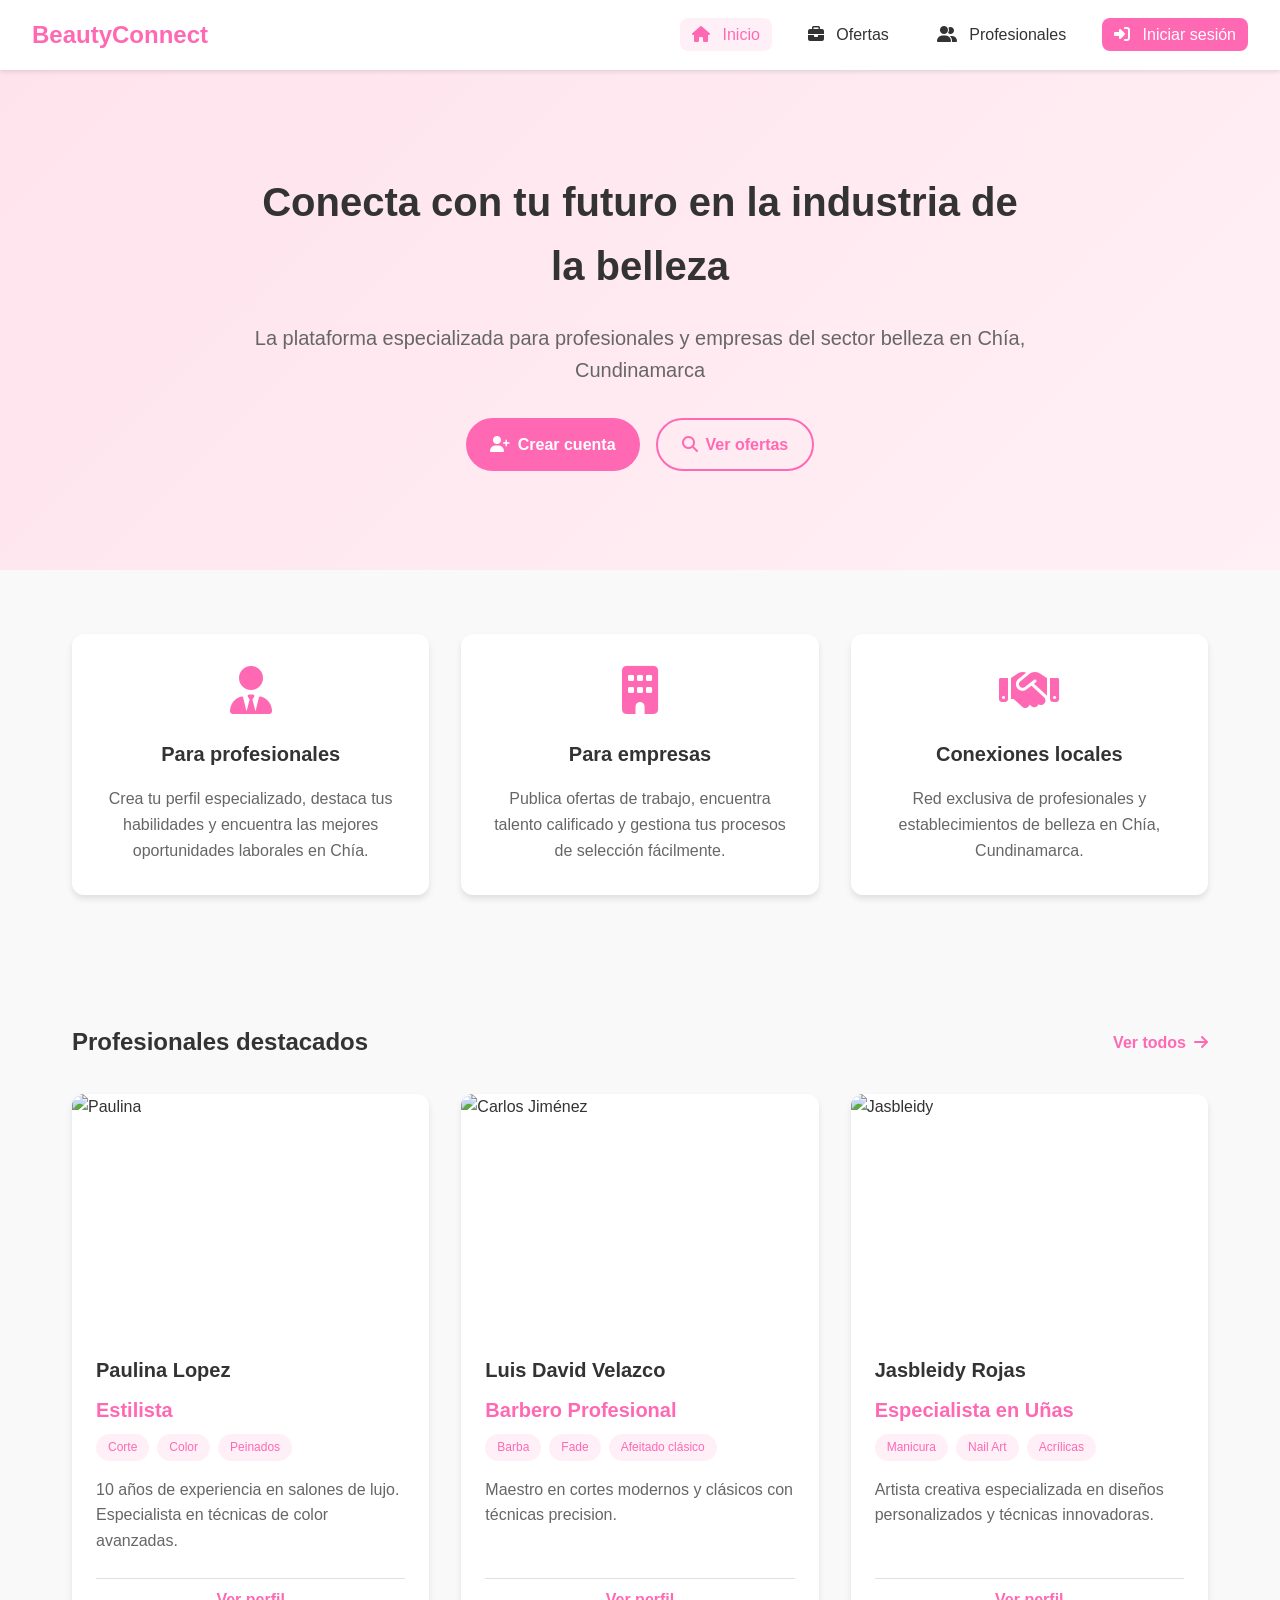
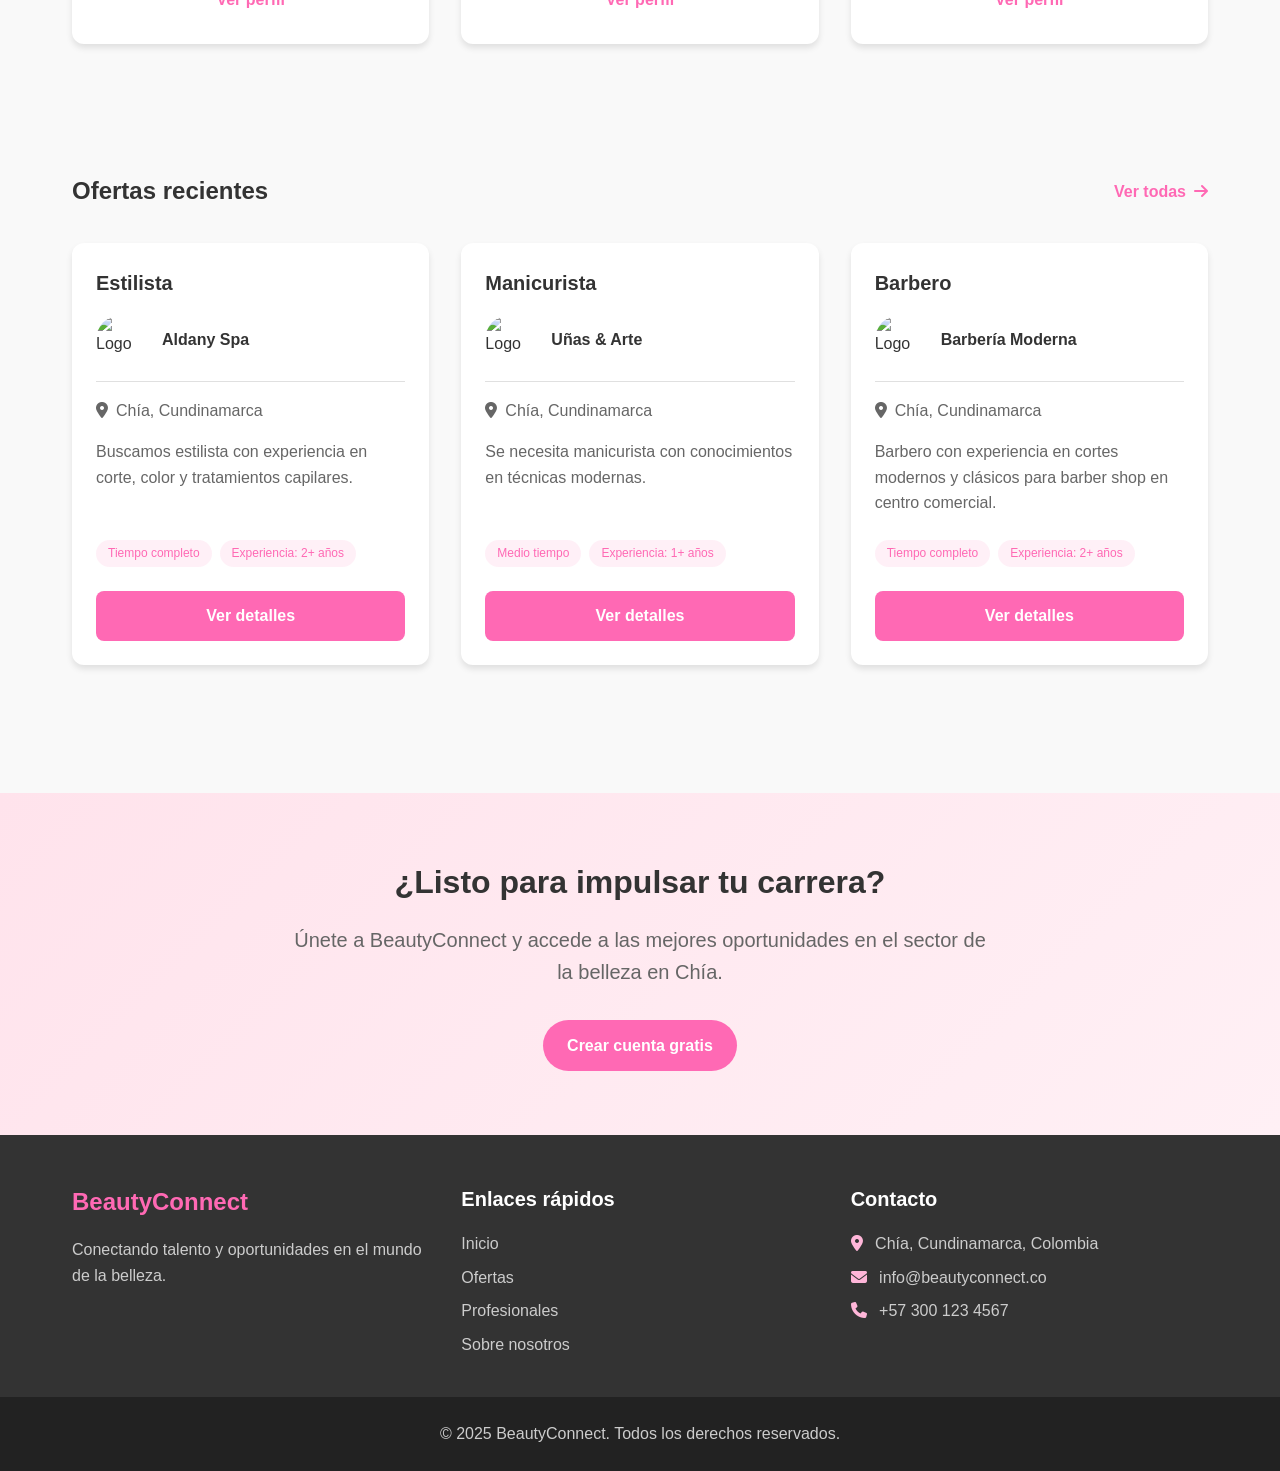
==== index.html @ 7e7a51f9 "first commit" ====
<!DOCTYPE html>
<html lang="es">
<head>
    <meta charset="UTF-8">
    <meta name="viewport" content="width=device-width, initial-scale=1.0">
    <title>BeautyConnect - Conectando profesionales de belleza</title>
    <link rel="stylesheet" href="css/styles.css">
    <link rel="stylesheet" href="https://cdnjs.cloudflare.com/ajax/libs/font-awesome/6.4.0/css/all.min.css">
</head>
<body>
    <header>
        <nav>
            <div class="logo">BeautyConnect</div>
            <ul class="nav-links">
                <li><a href="index.html" class="active"><i class="fas fa-home"></i> Inicio</a></li>
                <li><a href="ofertas.html"><i class="fas fa-briefcase"></i> Ofertas</a></li>
                <li><a href="profesionales.html"><i class="fas fa-user-friends"></i> Profesionales</a></li>
                <li class="login-item"><a href="login.html"><i class="fas fa-sign-in-alt"></i> Iniciar sesión</a></li>
                <li class="user-menu" style="display: none;">
                    <div class="user-avatar">
                        <img src="https://via.placeholder.com/30" alt="Avatar" id="navAvatar">
                        <span id="navUsername">Usuario</span>
                    </div>
                    <div class="dropdown-menu">
                        <a href="#" id="profileLink"><i class="fas fa-user"></i> Mi Perfil</a>
                        <a href="#" id="logoutBtn"><i class="fas fa-sign-out-alt"></i> Cerrar sesión</a>
                    </div>
                </li>
            </ul>
            <div class="menu-toggle">
                <i class="fas fa-bars"></i>
            </div>
        </nav>
    </header>

    <section class="hero">
        <div class="hero-content">
            <h1>Conecta con tu futuro en la industria de la belleza</h1>
            <p>La plataforma especializada para profesionales y empresas del sector belleza en Chía, Cundinamarca</p>
            <div class="hero-buttons">
                <a href="registro.html" class="cta-button"><i class="fas fa-user-plus"></i> Crear cuenta</a>
                <a href="ofertas.html" class="secondary-button"><i class="fas fa-search"></i> Ver ofertas</a>
            </div>
        </div>
    </section>

    <section class="features">
        <div class="feature-card">
            <i class="fas fa-user-tie fa-3x"></i>
            <h3>Para profesionales</h3>
            <p>Crea tu perfil especializado, destaca tus habilidades y encuentra las mejores oportunidades laborales en Chía.</p>
        </div>
        <div class="feature-card">
            <i class="fas fa-building fa-3x"></i>
            <h3>Para empresas</h3>
            <p>Publica ofertas de trabajo, encuentra talento calificado y gestiona tus procesos de selección fácilmente.</p>
        </div>
        <div class="feature-card">
            <i class="fas fa-handshake fa-3x"></i>
            <h3>Conexiones locales</h3>
            <p>Red exclusiva de profesionales y establecimientos de belleza en Chía, Cundinamarca.</p>
        </div>
    </section>

    <section class="professionals-section">
        <div class="section-header">
            <h2>Profesionales destacados</h2>
            <a href="profesionales.html" class="view-all">Ver todos <i class="fas fa-arrow-right"></i></a>
        </div>
        <div class="professionals-grid">
            <div class="profile-card">
                <div class="profile-image">
                    <img src="https://scontent.fbog10-1.fna.fbcdn.net/v/t39.30808-6/465750763_10223125987372747_2103974041204247960_n.jpg?_nc_cat=109&ccb=1-7&_nc_sid=833d8c&_nc_ohc=DCy0v3cqi5wQ7kNvwH6PtXm&_nc_oc=AdleHefnEHhzb0YuXCnVY-PQuWkcdhnkDpjHEECrXVziI8urBRmHDQqoOx8i11rtAhw&_nc_zt=23&_nc_ht=scontent.fbog10-1.fna&_nc_gid=taLaeynTDm8Jw0a6BSkxOw&oh=00_AfJnh3lDsPD20LTnspSBQgnDqUE39M8T8nh1rnu6OAAfqw&oe=68246160" alt="Paulina">
                </div>
                <div class="profile-info">
                    <h3>Paulina Lopez</h3>
                    <span class="profile-title">Estilista</span>
                    <div class="profile-skills">
                        <span>Corte</span>
                        <span>Color</span>
                        <span>Peinados</span>
                    </div>
                    <p>10 años de experiencia en salones de lujo. Especialista en técnicas de color avanzadas.</p>
                    <a href="#" class="profile-contact">Ver perfil</a>
                </div>
            </div>
            <div class="profile-card">
                <div class="profile-image">
                    <img src="https://scontent.fbog10-1.fna.fbcdn.net/v/t39.30808-6/490857957_122155274786391332_9141454795782317304_n.jpg?_nc_cat=107&ccb=1-7&_nc_sid=aa7b47&_nc_ohc=Axf1tPu1C8YQ7kNvwFMO91G&_nc_oc=AdnvrCvb6lduh-ckO18QiRJr8jBDSSMHHv0kXic_GznIiQxNN6EAIQUEl9A8uVWgTi8&_nc_zt=23&_nc_ht=scontent.fbog10-1.fna&_nc_gid=XqAXljJoQfo8xLbVfEtQiA&oh=00_AfKzWZCubhYzu1gZGtJbsVLYvZdHLdXruIeWd5m9weHtig&oe=68245974" alt="Carlos Jiménez">
                </div>
                <div class="profile-info">
                    <h3>Luis David Velazco</h3>
                    <span class="profile-title">Barbero Profesional</span>
                    <div class="profile-skills">
                        <span>Barba</span>
                        <span>Fade</span>
                        <span>Afeitado clásico</span>
                    </div>
                    <p>Maestro en cortes modernos y clásicos con técnicas precision.</p>
                    <a href="#" class="profile-contact">Ver perfil</a>
                </div>
            </div>
            <div class="profile-card">
                <div class="profile-image">
                    <img src="https://scontent.fbog10-1.fna.fbcdn.net/v/t39.30808-6/466620666_8714026111996589_6454453428815112741_n.jpg?_nc_cat=101&ccb=1-7&_nc_sid=cc71e4&_nc_ohc=kazbTTyrunYQ7kNvwGA4fHo&_nc_oc=AdmSrviEg9Qx4sloGL11Hc8u3k2Srb_89fuyi8XT9NVmTDk1bsD9dzOw8ilEHSYXHi4&_nc_zt=23&_nc_ht=scontent.fbog10-1.fna&_nc_gid=27TQXk7sZnLvoRJZrM77Sg&oh=00_AfJ5ClW0mKm38pUV-YZnOJEYk_puhiGpZPwAZpMXpDvgrQ&oe=68245334" alt="Jasbleidy">
                </div>
                <div class="profile-info">
                    <h3>Jasbleidy Rojas</h3>
                    <span class="profile-title">Especialista en Uñas</span>
                    <div class="profile-skills">
                        <span>Manicura</span>
                        <span>Nail Art</span>
                        <span>Acrílicas</span>
                    </div>
                    <p>Artista creativa especializada en diseños personalizados y técnicas innovadoras.</p>
                    <a href="#" class="profile-contact">Ver perfil</a>
                </div>
            </div>
        </div>
    </section>

    <section class="jobs-section">
        <div class="section-header">
            <h2>Ofertas recientes</h2>
            <a href="ofertas.html" class="view-all">Ver todas <i class="fas fa-arrow-right"></i></a>
        </div>
        <div class="jobs-grid">
            <div class="job-card">
                <h3>Estilista</h3>
                <div class="job-company">
                    <img src="https://scontent.fbog11-1.fna.fbcdn.net/v/t39.30808-6/453047778_445213115158407_8755861624346383235_n.jpg?_nc_cat=106&ccb=1-7&_nc_sid=6ee11a&_nc_ohc=LRt4oMZi7dEQ7kNvwFQdmjm&_nc_oc=AdlRf2-F9clpNx8QgFyvetG4RUWP3edGO7vIeocY8b9Ovgmb4cybp2C0LkXOYPk7VWU&_nc_zt=23&_nc_ht=scontent.fbog11-1.fna&_nc_gid=miIxp7ZTIgVdZLG6SnEQRA&oh=00_AfLIpKoTCZz6WNUR_BH_iUIQ6qEEFhgLVFTDO7ydDRaoyg&oe=68246092" alt="Logo Empresa">
                    <span>Aldany Spa</span>
                </div>
                <p class="job-location"><i class="fas fa-map-marker-alt"></i> Chía, Cundinamarca</p>
                <p class="job-description">Buscamos estilista con experiencia en corte, color y tratamientos capilares.</p>
                <div class="job-tags">
                    <span>Tiempo completo</span>
                    <span>Experiencia: 2+ años</span>
                </div>
                <a href="#" class="job-apply">Ver detalles</a>
            </div>
            <div class="job-card">
                <h3>Manicurista</h3>
                <div class="job-company">
                    <img src="https://scontent.fbog10-1.fna.fbcdn.net/v/t39.30808-6/302977260_465144815622600_8069111026035194279_n.png?_nc_cat=100&ccb=1-7&_nc_sid=cc71e4&_nc_ohc=k8NKhy4tzUsQ7kNvwGcbhKN&_nc_oc=AdnR9inBcI_oCO2tr2dAjG5HcKj07JcLJqI_h5nBSfr60_huQzmqUV64mj-XgF_i-8c&_nc_zt=23&_nc_ht=scontent.fbog10-1.fna&_nc_gid=nTJklQ_LoGc5_mGhp4-chg&oh=00_AfJBLfm-KGZ4ukQyaJVZiGwR3wQbQosKEUNAy3LIiJhVkw&oe=68246F3B" alt="Logo Empresa">
                    <span>Uñas & Arte</span>
                </div>
                <p class="job-location"><i class="fas fa-map-marker-alt"></i> Chía, Cundinamarca</p>
                <p class="job-description">Se necesita manicurista con conocimientos en técnicas modernas.</p>
                <div class="job-tags">
                    <span>Medio tiempo</span>
                    <span>Experiencia: 1+ años</span>
                </div>
                <a href="#" class="job-apply">Ver detalles</a>
            </div>
            <div class="job-card">
                <h3>Barbero</h3>
                <div class="job-company">
                    <img src="https://scontent.fbog10-1.fna.fbcdn.net/v/t39.30808-6/302699211_216409117377061_8717311103542749046_n.jpg?_nc_cat=100&ccb=1-7&_nc_sid=6ee11a&_nc_ohc=Rk0ys9hfCFIQ7kNvwG6aE1P&_nc_oc=Adm9KXEYtKL7T6EoiABf_1Mm1B75bMcGqNWNK3zXVQ5a1ywwtr0kboEt8ksJSt5t0Gw&_nc_zt=23&_nc_ht=scontent.fbog10-1.fna&_nc_gid=sXeYt-LDYvn-GfnPzZXJ_g&oh=00_AfL19NBkBkLIY_oBFu-6bjSyVaxjkx2PnLtfzkXjqZ9njg&oe=682484E9" alt="Logo Empresa">
                    <span>Barbería Moderna</span>
                </div>
                <p class="job-location"><i class="fas fa-map-marker-alt"></i> Chía, Cundinamarca</p>
                <p class="job-description">Barbero con experiencia en cortes modernos y clásicos para barber shop en centro comercial.</p>
                <div class="job-tags">
                    <span>Tiempo completo</span>
                    <span>Experiencia: 2+ años</span>
                </div>
                <a href="#" class="job-apply">Ver detalles</a>
            </div>
        </div>
    </section>

    <section class="cta-section">
        <div class="cta-content">
            <h2>¿Listo para impulsar tu carrera?</h2>
            <p>Únete a BeautyConnect y accede a las mejores oportunidades en el sector de la belleza en Chía.</p>
            <a href="registro.html" class="cta-button">Crear cuenta gratis</a>
        </div>
    </section>

    <footer>
        <div class="footer-content">
            <div class="footer-logo">
                <div class="logo">BeautyConnect</div>
                <p>Conectando talento y oportunidades en el mundo de la belleza.</p>
            </div>
            <div class="footer-links">
                <h4>Enlaces rápidos</h4>
                <ul>
                    <li><a href="index.html">Inicio</a></li>
                    <li><a href="ofertas.html">Ofertas</a></li>
                    <li><a href="profesionales.html">Profesionales</a></li>
                    <li><a href="#">Sobre nosotros</a></li>
                </ul>
            </div>
            <div class="footer-contact">
                <h4>Contacto</h4>
                <p><i class="fas fa-map-marker-alt"></i> Chía, Cundinamarca, Colombia</p>
                <p><i class="fas fa-envelope"></i> info@beautyconnect.co</p>
                <p><i class="fas fa-phone"></i> +57 300 123 4567</p>
            </div>
        </div>
        <div class="footer-bottom">
            <p>&copy; 2025 BeautyConnect. Todos los derechos reservados.</p>
        </div>
    </footer>

    <script src="js/main.js"></script>
    <script src="js/auth.js"></script>
</body>
</html>
<script src="js/app.js"></script>
---- css/styles.css ----
.auth-tab {
    flex: 1;
    background: none;
    border: none;
    padding: 1rem;
    font-weight: 600;
    color: var(--text-medium);
    cursor: pointer;
    transition: all var(--transition-fast);
}

.auth-tab.active {
    color: var(--primary-color);
    box-shadow: inset 0 -3px 0 var(--primary-color);
}

.auth-tab:hover {
    color: var(--primary-color);
}

.tab-content {
    display: none;
}

.tab-content.active {
    display: block;
}

.input-group {
    position: relative;
    margin-bottom: 1.5rem;
}

.input-group i {
    position: absolute;
    left: 1rem;
    top: 50%;
    transform: translateY(-50%);
    color: var(--text-light);
}

.input-group .toggle-password {
    left: auto;
    right: 1rem;
    cursor: pointer;
}

.input-group input,
.input-group select,
.input-group textarea {
    width: 100%;
    padding: 0.75rem 1rem 0.75rem 2.5rem;
    border: 1px solid var(--border-color);
    border-radius: var(--border-radius-md);
    transition: border-color var(--transition-fast);
}

.input-group textarea {
    min-height: 100px;
    resize: vertical;
}

.input-group input:focus,
.input-group select:focus,
.input-group textarea:focus {
    outline: none;
    border-color: var(--primary-color);
}

.remember-forgot {
    display: flex;
    justify-content: space-between;
    align-items: center;
    margin-bottom: 1.5rem;
}

.remember-forgot label {
    display: flex;
    align-items: center;
    gap: 0.5rem;
    color: var(--text-medium);
    cursor: pointer;
}

.forgot-link {
    color: var(--text-medium);
    font-size: var(--font-size-sm);
}

.forgot-link:hover {
    color: var(--primary-color);
}

.auth-button {
    width: 100%;
    padding: 0.75rem;
    background-color: var(--primary-color);
    border: none;
    color: white;
    font-weight: bold;
    border-radius: var(--border-radius-md);
    cursor: pointer;
    transition: background-color var(--transition-fast);
}

.auth-button:hover {
    background-color: var(--primary-dark);
}

.auth-divider {
    display: flex;
    align-items: center;
    margin: 1.5rem 0;
}

.auth-divider::before,
.auth-divider::after {
    content: "";
    flex: 1;
    height: 1px;
    background-color: var(--border-color);
}

.auth-divider span {
    padding: 0 1rem;
    color: var(--text-light);
}

.social-login {
    display: flex;
    flex-direction: column;
    gap: 1rem;
    margin-bottom: 1.5rem;
}

.social-btn {
    display: flex;
    align-items: center;
    justify-content: center;
    gap: 0.75rem;
    padding: 0.75rem;
    border: 1px solid var(--border-color);
    border-radius: var(--border-radius-md);
    background-color: white;
    font-weight: 600;
    cursor: pointer;
    transition: background-color var(--transition-fast);
}

.social-btn.google {
    color: #ea4335;
}

.social-btn.facebook {
    color: #4267B2;
}

.social-btn:hover {
    background-color: var(--bg-light);
}

.auth-footer {
    margin-top: 1.5rem;
    font-size: var(--font-size-sm);
    color: var(--text-medium);
}

.auth-footer a {
    color: var(--primary-color);
    font-weight: 600;
}

.terms-checkbox {
    display: flex;
    align-items: flex-start;
    margin-bottom: 1.5rem;
}

.terms-checkbox label {
    display: flex;
    align-items: flex-start;
    gap: 0.5rem;
    color: var(--text-medium);
    font-size: var(--font-size-sm);
    cursor: pointer;
}

.terms-checkbox input {
    margin-top: 0.25rem;
}

/* ===== JOB LISTING PAGE ===== */
.job-container {
    display: flex;
    gap: 2rem;
    max-width: 1200px;
    margin: 2rem auto;
    padding: 0 2rem;
}

.sidebar {
    width: 300px;
    flex-shrink: 0;
}

.main-content {
    flex-grow: 1;
}

.filters {
    background-color: white;
    border-radius: var(--border-radius-lg);
    padding: 1.5rem;
    box-shadow: var(--box-shadow);
    margin-bottom: 2rem;
}

.filters h3 {
    margin-bottom: 1rem;
    font-size: var(--font-size-lg);
}

.filter-group {
    margin-bottom: 1.5rem;
}

.filter-group h4 {
    margin-bottom: 0.75rem;
    font-size: var(--font-size-md);
    color: var(--text-dark);
}

.checkbox-group {
    display: flex;
    flex-direction: column;
    gap: 0.5rem;
}

.checkbox-group label {
    display: flex;
    align-items: center;
    gap: 0.5rem;
    color: var(--text-medium);
    font-size: var(--font-size-sm);
    cursor: pointer;
}

.checkbox-group label:hover {
    color: var(--text-dark);
}

.employer-actions {
    background-color: white;
    border-radius: var(--border-radius-lg);
    padding: 1.5rem;
    box-shadow: var(--box-shadow);
    text-align: center;
}

.employer-actions h3 {
    margin-bottom: 0.75rem;
    font-size: var(--font-size-lg);
}

.employer-actions p {
    color: var(--text-medium);
    margin-bottom: 1rem;
}

.small-text {
    font-size: var(--font-size-xs);
    color: var(--text-light);
    margin-top: 0.5rem;
}

.secondary-link {
    display: block;
    color: var(--primary-color);
    font-weight: 600;
    margin-top: 0.75rem;
}

.search-bar {
    display: flex;
    gap: 1rem;
    margin-bottom: 2rem;
}

.search-input {
    flex-grow: 1;
    position: relative;
}

.search-input i {
    position: absolute;
    left: 1rem;
    top: 50%;
    transform: translateY(-50%);
    color: var(--text-light);
}

.search-input input {
    width: 100%;
    padding: 0.75rem 1rem 0.75rem 2.5rem;
    border: 1px solid var(--border-color);
    border-radius: var(--border-radius-md);
    transition: border-color var(--transition-fast);
}

.search-input input:focus {
    outline: none;
    border-color: var(--primary-color);
}

.search-filter select {
    height: 100%;
    padding: 0 1rem;
    border: 1px solid var(--border-color);
    border-radius: var(--border-radius-md);
    background-color: white;
    color: var(--text-dark);
    cursor: pointer;
}

.jobs-list {
    display: flex;
    flex-direction: column;
    gap: 1.5rem;
}

.job-header {
    display: flex;
    justify-content: space-between;
    align-items: center;
    margin-bottom: 1rem;
}

.job-date {
    font-size: var(--font-size-sm);
    color: var(--text-light);
}

.job-details {
    display: flex;
    flex-wrap: wrap;
    gap: 1rem;
    margin-bottom: 1.5rem;
}

.job-details span {
    display: flex;
    align-items: center;
    gap: 0.5rem;
    font-size: var(--font-size-sm);
    color: var(--text-medium);
}

.job-view {
    display: inline-block;
    background-color: var(--primary-color);
    color: white;
    font-weight: 600;
    padding: 0.75rem 1.5rem;
    border-radius: var(--border-radius-md);
    text-align: center;
    transition: background-color var(--transition-fast);
}

.job-view:hover {
    background-color: var(--primary-dark);
    color: white;
}

.pagination {
    display: flex;
    justify-content: space-between;
    align-items: center;
    margin-top: 3rem;
}

.pagination-info {
    color: var(--text-medium);
    font-size: var(--font-size-sm);
}

.pagination-controls {
    display: flex;
    gap: 0.5rem;
}

.pagination-prev,
.pagination-next,
.pagination-number {
    display: flex;
    align-items: center;
    justify-content: center;
    width: 40px;
    height: 40px;
    border-radius: var(--border-radius-md);
    background-color: white;
    color: var(--text-dark);
    border: 1px solid var(--border-color);
    transition: all var(--transition-fast);
}

.pagination-number.active {
    background-color: var(--primary-color);
    color: white;
    border-color: var(--primary-color);
}

.pagination-prev:hover,
.pagination-next:hover,
.pagination-number:hover {
    background-color: var(--primary-light);
    color: white;
    border-color: var(--primary-light);
}

.pagination-prev.disabled,
.pagination-next.disabled {
    background-color: var(--bg-light);
    color: var(--text-light);
    cursor: not-allowed;
    border-color: var(--border-color);
}

/* ===== PROFESSIONALS LISTING PAGE ===== */
.professionals-container {
    display: flex;
    gap: 2rem;
    max-width: 1200px;
    margin: 2rem auto;
    padding: 0 2rem;
}

.professional-card {
    background-color: white;
    border-radius: var(--border-radius-lg);
    box-shadow: var(--box-shadow);
    overflow: hidden;
    transition: transform var(--transition-normal);
}

.professional-card:hover {
    transform: translateY(-5px);
}

.professional-header {
    position: relative;
}

.professional-avatar {
    height: 200px;
    overflow: hidden;
}

.professional-avatar img {
    width: 100%;
    height: 100%;
    object-fit: cover;
    transition: transform var(--transition-normal);
}

.professional-card:hover .professional-avatar img {
    transform: scale(1.05);
}

.professional-status {
    position: absolute;
    top: 1rem;
    right: 1rem;
    padding: 0.25rem 0.75rem;
    border-radius: 20px;
    font-size: var(--font-size-xs);
    font-weight: 600;
    display: flex;
    align-items: center;
    gap: 0.35rem;
}

.professional-status.available {
    background-color: rgba(50, 205, 50, 0.2);
    color: var(--accent-color);
}

.professional-status.unavailable {
    background-color: rgba(255, 99, 71, 0.2);
    color: tomato;
}

.professional-info {
    padding: 1.5rem;
}

.professional-info h3 {
    font-size: var(--font-size-lg);
    margin-bottom: 0.25rem;
}

.professional-title {
    color: var(--primary-color);
    font-weight: 600;
    margin-bottom: 0.25rem;
}

.professional-location {
    color: var(--text-medium);
    margin-bottom: 1rem;
    font-size: var(--font-size-sm);
    display: flex;
    align-items: center;
    gap: 0.5rem;
}

.professional-skills {
    display: flex;
    flex-wrap: wrap;
    gap: 0.5rem;
    margin-bottom: 1rem;
}

.professional-skills span {
    background-color: rgba(255, 105, 180, 0.1);
    color: var(--primary-color);
    font-size: var(--font-size-xs);
    padding: 0.25rem 0.75rem;
    border-radius: 20px;
}

.professional-bio {
    color: var(--text-medium);
    margin-bottom: 1rem;
    font-size: var(--font-size-sm);
}

.professional-details {
    display: flex;
    flex-wrap: wrap;
    gap: 1rem;
    margin-bottom: 1.5rem;
    border-top: 1px solid var(--border-color);
    padding-top: 1rem;
}

.professional-details span {
    display: flex;
    align-items: center;
    gap: 0.5rem;
    font-size: var(--font-size-xs);
    color: var(--text-medium);
}

.professional-actions {
    display: flex;
    gap: 1rem;
}

.profile-view {
    flex: 1;
    display: inline-block;
    background-color: var(--bg-light);
    color: var(--text-dark);
    font-weight: 600;
    padding: 0.5rem 0;
    border-radius: var(--border-radius-md);
    text-align: center;
    transition: all var(--transition-fast);
    font-size: var(--font-size-sm);
}

.profile-view:hover {
    background-color: var(--primary-light);
    color: white;
}

.contact-btn {
    flex: 1;
    display: inline-block;
    background-color: var(--primary-color);
    color: white;
    font-weight: 600;
    padding: 0.5rem 0;
    border-radius: var(--border-radius-md);
    text-align: center;
    transition: background-color var(--transition-fast);
    font-size: var(--font-size-sm);
}

.contact-btn:hover {
    background-color: var(--primary-dark);
    color: white;
}

/* ===== MODAL STYLES ===== */
.modal {
    display: none;
    position: fixed;
    top: 0;
    left: 0;
    width: 100%;
    height: 100%;
    background-color: rgba(0, 0, 0, 0.6);
    z-index: 1000;
    justify-content: center;
    align-items: center;
    padding: 1rem;
}

.modal-content {
    background-color: white;
    border-radius: var(--border-radius-lg);
    padding: 2rem;
    width: 100%;
    max-width: 600px;
    max-height: 90vh;
    overflow-y: auto;
    position: relative;
}

.modal-close {
    position: absolute;
    top: 1rem;
    right: 1.5rem;
    font-size: 1.5rem;
    color: var(--text-light);
    cursor: pointer;
    transition: color var(--transition-fast);
}

.modal-close:hover {
    color: var(--primary-color);
}

.modal h2 {
    margin-bottom: 0.5rem;
    font-size: var(--font-size-xl);
}

.modal p {
    color: var(--text-medium);
    margin-bottom: 2rem;
}

.form-group {
    margin-bottom: 1.5rem;
}

.form-group label {
    display: block;
    margin-bottom: 0.5rem;
    font-weight: 500;
}

.checkbox-container {
    display: flex;
    align-items: flex-start;
    gap: 0.5rem;
    color: var(--text-medium);
    font-size: var(--font-size-sm);
}

.checkbox-container input {
    margin-top: 0.25rem;
}

/* ===== PROFESSIONAL PROFILE PAGE ===== */
.profile-container {
    max-width: 1200px;
    margin: 2rem auto;
    padding: 0 2rem;
}

.profile-header {
    background-color: white;
    border-radius: var(--border-radius-lg);
    box-shadow: var(--box-shadow);
    overflow: hidden;
}

.profile-cover {
    height: 200px;
    background: linear-gradient(135deg, #ffe3ec, #fff0f5);
    position: relative;
}

.profile-status {
    position: absolute;
    top: 1rem;
    right: 1rem;
    padding: 0.25rem 0.75rem;
    border-radius: 20px;
    font-size: var(--font-size-sm);
    font-weight: 600;
    display: flex;
    align-items: center;
    gap: 0.35rem;
}

.profile-status.available {
    background-color: rgba(50, 205, 50, 0.2);
    color: var(--accent-color);
}

.profile-main {
    display: flex;
    padding: 0 2rem 2rem;
    margin-top: -50px;
}

.profile-avatar {
    width: 150px;
    height: 150px;
    border-radius: 50%;
    border: 5px solid white;
    overflow: hidden;
    box-shadow: var(--box-shadow);
    margin-right: 2rem;
    flex-shrink: 0;
}

.profile-avatar img {
    width: 100%;
    height: 100%;
    object-fit: cover;
}

.profile-info {
    flex-grow: 1;
}

.profile-info h1 {
    font-size: var(--font-size-xxl);
    margin-top: 1rem;
    margin-bottom: 0.25rem;
}

.profile-info .profile-title {
    font-size: var(--font-size-lg);
    margin-bottom: 0.5rem;
}

.profile-info .profile-location {
    font-size: var(--font-size-sm);
    margin-bottom: 1.5rem;
    color: var(--text-medium);
    display: flex;
    align-items: center;
    gap: 0.5rem;
}

.profile-stats {
    display: flex;
    gap: 2rem;
    margin-bottom: 1.5rem;
}

.stat {
    text-align: center;
}

.stat-value {
    font-size: var(--font-size-xl);
    font-weight: 700;
    color: var(--primary-color);
    display: block;
}

.stat-label {
    font-size: var(--font-size-sm);
    color: var(--text-medium);
}

.profile-actions {
    display: flex;
    gap: 1rem;
    flex-wrap: wrap;
}

.profile-content {
    display: flex;
    gap: 2rem;
    margin-top: 2rem;
}

.profile-main-content {
    flex: 2;
}

.profile-sidebar {
    flex: 1;
}

.profile-section {
    background-color: white;
    border-radius: var(--border-radius-lg);
    padding: 2rem;
    margin-bottom: 2rem;
    box-shadow: var(--box-shadow);
}

.profile-section h2 {
    margin-bottom: 1.5rem;
    font-size: var(--font-size-xl);
    color: var(--text-dark);
}

.profile-section p {
    color: var(--text-medium);
    margin-bottom: 1rem;
    line-height: 1.6;
}

.skills-container {
    display: flex;
    flex-wrap: wrap;
    gap: 0.75rem;
}

.skill-tag {
    background-color: rgba(255, 105, 180, 0.1);
    color: var(--primary-color);
    padding: 0.5rem 1rem;
    border-radius: 30px;
    font-size: var(--font-size-sm);
    display: flex;
    align-items: center;
    gap: 0.5rem;
}

.experience-list, 
.education-list {
    display: flex;
    flex-direction: column;
    gap: 1.5rem;
}

.experience-item, 
.education-item {
    padding-bottom: 1.5rem;
    border-bottom: 1px solid var(--border-color);
}

.experience-item:last-child,
.education-item:last-child {
    padding-bottom: 0;
    border-bottom: none;
}

.experience-header,
.education-header {
    display: flex;
    justify-content: space-between;
    margin-bottom: 0.75rem;
}

.experience-title h3,
.education-title h3 {
    font-size: var(--font-size-lg);
    margin-bottom: 0.25rem;
}

.company, 
.institution {
    color: var(--primary-color);
    font-weight: 600;
}

.experience-date,
.education-date {
    color: var(--text-medium);
    font-size: var(--font-size-sm);
}

.experience-description {
    color: var(--text-medium);
    line-height: 1.6;
}

.portfolio-gallery {
    display: grid;
    grid-template-columns: repeat(auto-fill, minmax(150px, 1fr));
    gap: 1rem;
}

.portfolio-item {
    border-radius: var(--border-radius-md);
    overflow: hidden;
    height: 150px;
}

.portfolio-item img {
    width: 100%;
    height: 100%;
    object-fit: cover;
    transition: transform var(--transition-normal);
}

.portfolio-item:hover img {
    transform: scale(1.1);
}

.recommendations-list {
    display: flex;
    flex-direction: column;
    gap: 1.5rem;
}

.recommendation-item {
    background-color: var(--bg-light);
    border-radius: var(--border-radius-md);
    padding: 1.5rem;
}

.recommendation-header {
    display: flex;
    align-items: center;
    gap: 1rem;
    margin-bottom: 1rem;
}

.recommendation-avatar {
    width: 50px;
    height: 50px;
    border-radius: 50%;
    overflow: hidden;
}

.recommendation-avatar img {
    width: 100%;
    height: 100%;
    object-fit: cover;
}

.recommendation-author h4 {
    font-size: var(--font-size-md);
    margin-bottom: 0.25rem;
}

.recommendation-author p {
    font-size: var(--font-size-sm);
    color: var(--text-medium);
    margin-bottom: 0;
}

.recommendation-text {
    color: var(--text-medium);
    font-style: italic;
    line-height: 1.6;
}

.sidebar-card {
    background-color: white;
    border-radius: var(--border-radius-lg);
    padding: 1.5rem;
    margin-bottom: 2rem;
    box-shadow: var(--box-shadow);
}

.sidebar-card h3 {
    margin-bottom: 1rem;
    font-size: var(--font-size-lg);
    color: var(--text-dark);
}

.contact-info {
    display: flex;
    flex-direction: column;
    gap: 0.75rem;
}

.contact-info li {
    display: flex;
    align-items: center;
    gap: 0.75rem;
    color: var(--text-medium);
}

.contact-info li i {
    color: var(--primary-color);
    width: 20px;
}

.availability-details {
    margin-top: 1rem;
}

.availability-details p {
    margin-bottom: 0.5rem;
    color: var(--text-medium);
}

.availability-details ul {
    margin-bottom: 1rem;
    padding-left: 1.5rem;
    list-style-type: disc;
    color: var(--text-medium);
}

.languages-list {
    display: flex;
    flex-direction: column;
    gap: 1rem;
}

.languages-list li {
    display: flex;
    align-items: center;
    gap: 1rem;
}

.language {
    min-width: 80px;
    font-weight: 600;
}

.language-level {
    display: flex;
    gap: 3px;
    margin-right: 0.5rem;
}

.level-bar {
    width: 15px;
    height: 6px;
    background-color: var(--border-color);
    border-radius: 3px;
}

.level-bar.full {
    background-color: var(--primary-color);
}

.level-text {
    font-size: var(--font-size-xs);
    color: var(--text-medium);
}

.services-list {
    display: flex;
    flex-direction: column;
    gap: 0.75rem;
}

.services-list li {
    display: flex;
    justify-content: space-between;
    align-items: center;
    padding-bottom: 0.75rem;
    border-bottom: 1px solid var(--border-color);
}

.services-list li:last-child {
    padding-bottom: 0;
    border-bottom: none;
}

.service-name {
    color: var(--text-dark);
}

.service-price {
    color: var(--primary-color);
    font-weight: 600;
}

/* ===== COMPANY PROFILE PAGE ===== */
.company-profile-container {
    max-width: 1200px;
    margin: 2rem auto;
    padding: 0 2rem;
}

.company-profile-header {
    background-color: white;
    border-radius: var(--border-radius-lg);
    box-shadow: var(--box-shadow);
    overflow: hidden;
}

.company-cover {
    height: 250px;
    overflow: hidden;
}

.company-cover img {
    width: 100%;
    height: 100%;
    object-fit: cover;
}

.company-main-info {
    display: flex;
    padding: 0 2rem 2rem;
    margin-top: -50px;
}

.company-logo {
    width: 150px;
    height: 150px;
    border-radius: var(--border-radius-md);
    border: 5px solid white;
    overflow: hidden;
    box-shadow: var(--box-shadow);
    margin-right: 2rem;
    flex-shrink: 0;
    background-color: white;
}

.company-logo img {
    width: 100%;
    height: 100%;
    object-fit: contain;
}

.company-info {
    flex-grow: 1;
}

.company-info h1 {
    font-size: var(--font-size-xxl);
    margin-top: 1rem;
    margin-bottom: 0.25rem;
}

.company-category {
    color: var(--primary-color);
    font-weight: 600;
    font-size: var(--font-size-lg);
    margin-bottom: 0.5rem;
}

.company-location {
    font-size: var(--font-size-sm);
    margin-bottom: 1.5rem;
    color: var(--text-medium);
    display: flex;
    align-items: center;
    gap: 0.5rem;
}

.company-profile-content {
    display: flex;
    gap: 2rem;
    margin-top: 2rem;
}

.company-main-content {
    flex: 2;
}

.company-sidebar {
    flex: 1;
}

.company-section {
    background-color: white;
    border-radius: var(--border-radius-lg);
    padding: 2rem;
    margin-bottom: 2rem;
    box-shadow: var(--box-shadow);
}

.company-section h2 {
    margin-bottom: 1.5rem;
    font-size: var(--font-size-xl);
    color: var(--text-dark);
}

.company-section p {
    color: var(--text-medium);
    margin-bottom: 1rem;
    line-height: 1.6;
}

.services-grid {
    display: grid;
    grid-template-columns: repeat(auto-fill, minmax(200px, 1fr));
    gap: 1.5rem;
}

.service-card {
    background-color: var(--bg-light);
    padding: 1.5rem;
    border-radius: var(--border-radius-md);
    text-align: center;
    transition: transform var(--transition-fast);
}

.service-card:hover {
    transform: translateY(-5px);
}

.service-icon {
    font-size: var(--font-size-xl);
    color: var(--primary-color);
    margin-bottom: 1rem;
}

.service-card h3 {
    font-size: var(--font-size-md);
    margin-bottom: 0.75rem;
}

.service-card p {
    font-size: var(--font-size-sm);
    color: var(--text-medium);
}

.team-grid {
    display: grid;
    grid-template-columns: repeat(auto-fill, minmax(200px, 1fr));
    gap: 1.5rem;
}

.team-member {
    background-color: white;
    border-radius: var(--border-radius-md);
    box-shadow: 0 2px 4px rgba(0,0,0,0.1);
    overflow: hidden;
    transition: transform var(--transition-fast);
}

.team-member:hover {
    transform: translateY(-5px);
}

.member-photo {
    height: 200px;
    overflow: hidden;
}

.member-photo img {
    width: 100%;
    height: 100%;
    object-fit: cover;
    transition: transform var(--transition-normal);
}

.team-member:hover .member-photo img {
    transform: scale(1.05);
}

.team-member h3 {
    font-size: var(--font-size-md);
    margin: 1rem 1rem 0.25rem;
}

.member-position {
    color: var(--primary-color);
    font-weight: 600;
    margin: 0 1rem 0.5rem;
    font-size: var(--font-size-sm);
}

.member-description {
    color: var(--text-medium);
    margin: 0 1rem 1rem;
    font-size: var(--font-size-sm);
}

.member-link {
    display: block;
    padding: 0.75rem;
    text-align: center;
    color: var(--primary-color);
    border-top: 1px solid var(--border-color);
    font-weight: 600;
    transition: background-color var(--transition-fast);
}

.member-link:hover {
    background-color: rgba(255, 105, 180, 0.1);
}

.gallery-grid {
    display: grid;
    grid-template-columns: repeat(auto-fill, minmax(180px, 1fr));
    gap: 1rem;
}

.gallery-item {
    border-radius: var(--border-radius-md);
    overflow: hidden;
    height: 180px;
    cursor: pointer;
}

.gallery-item img {
    width: 100%;
    height: 100%;
    object-fit: cover;
    transition: transform var(--transition-normal);
}

.gallery-item:hover img {
    transform: scale(1.1);
}

.reviews-list {
    display: flex;
    flex-direction: column;
    gap: 1.5rem;
}

.review-item {
    background-color: var(--bg-light);
    border-radius: var(--border-radius-md);
    padding: 1.5rem;
}

.review-header {
    display: flex;
    align-items: center;
    gap: 1rem;
    margin-bottom: 1rem;
}

.reviewer-avatar {
    width: 50px;
    height: 50px;
    border-radius: 50%;
    overflow: hidden;
}

.reviewer-avatar img {
    width: 100%;
    height: 100%;
    object-fit: cover;
}

.reviewer-info h4 {
    font-size: var(--font-size-md);
    margin-bottom: 0.25rem;
}

.review-rating {
    color: gold;
}

.review-text {
    color: var(--text-medium);
    font-style: italic;
    line-height: 1.6;
    margin-bottom: 0.5rem;
}

.review-date {
    font-size: var(--font-size-xs);
    color: var(--text-light);
}

.schedule-list {
    display: flex;
    flex-direction: column;
    gap: 0.75rem;
}

.schedule-list li {
    display: flex;
    justify-content: space-between;
    padding-bottom: 0.75rem;
    border-bottom: 1px solid var(--border-color);
}

.schedule-list li:last-child {
    padding-bottom: 0;
    border-bottom: none;
}

.day {
    font-weight: 600;
    color: var(--text-dark);
}

.hours {
    color: var(--text-medium);
}

.job-mini-list {
    display: flex;
    flex-direction: column;
    gap: 1rem;
    margin-bottom: 1rem;
}

.job-mini-item {
    background-color: var(--bg-light);
    padding: 1rem;
    border-radius: var(--border-radius-md);
}

.job-mini-item h4 {
    font-size: var(--font-size-md);
    margin-bottom: 0.5rem;
}

.job-mini-item p {
    color: var(--text-medium);
    font-size: var(--font-size-sm);
    margin-bottom: 0.75rem;
    display: flex;
    align-items: center;
    gap: 0.5rem;
}

.view-job {
    display: inline-block;
    color: var(--primary-color);
    font-weight: 600;
    font-size: var(--font-size-sm);
}

.view-all-jobs {
    display: block;
    text-align: center;
    color: var(--primary-color);
    font-weight: 600;
    margin-top: 0.5rem;
}

.location-map {
    margin-bottom: 1rem;
    border-radius: var(--border-radius-md);
    overflow: hidden;
}

.location-map img {
    width: 100%;
    height: auto;
    display: block;
}

.directions-link {
    display: block;
    text-align: center;
    color: var(--primary-color);
    font-weight: 600;
}

.social-links {
    display: flex;
    justify-content: center;
    gap: 1.5rem;
}

.social-link {
    width: 40px;
    height: 40px;
    border-radius: 50%;
    display: flex;
    align-items: center;
    justify-content: center;
    background-color: var(--bg-light);
    color: var(--text-medium);
    transition: all var(--transition-fast);
    font-size: var(--font-size-lg);
}

.social-link:hover {
    background-color: var(--primary-color);
    color: white;
}

/* ===== CREATE JOB FORM ===== */
.form-container {
    display: flex;
    gap: 2rem;
    max-width: 1200px;
    margin: 2rem auto;
    padding: 0 2rem;
}

.form-card {
    background-color: white;
    border-radius: var(--border-radius-lg);
    padding: 2rem;
    box-shadow: var(--box-shadow);
    flex: 3;
}

.form-sidebar {
    flex: 1;
}

.form-header {
    margin-bottom: 2rem;
    padding-bottom: 1.5rem;
    border-bottom: 1px solid var(--border-color);
}

.form-header h2 {
    font-size: var(--font-size-xl);
    margin-bottom: 0.5rem;
    display: flex;
    align-items: center;
    gap: 0.75rem;
}

.form-header p {
    color: var(--text-medium);
}

.form-section {
    margin-bottom: 2.5rem;
    padding-bottom: 1.5rem;
    border-bottom: 1px solid var(--border-color);
}

.form-section:last-child {
    margin-bottom: 2rem;
    padding-bottom: 0;
    border-bottom: none;
}

.form-section h3 {
    margin-bottom: 1.5rem;
    font-size: var(--font-size-lg);
    color: var(--text-dark);
}

.form-row {
    display: flex;
    gap: 1.5rem;
    margin-bottom: 1.5rem;
}

.form-row .form-group {
    flex: 1;
    margin-bottom: 0;
}

.form-group label {
    display: block;
    margin-bottom: 0.5rem;
    font-weight: 500;
}

.form-group input,
.form-group select,
.form-group textarea {
    width: 100%;
    padding: 0.75rem 1rem;
    border: 1px solid var(--border-color);
    border-radius: var(--border-radius-md);
    transition: border-color var(--transition-fast);
}

.form-group input:focus,
.form-group select:focus,
.form-group textarea:focus {
    outline: none;
    border-color: var(--primary-color);
}

.form-group textarea {
    min-height: 100px;
    resize: vertical;
}

.salary-inputs {
    display: flex;
    align-items: center;
    gap: 1rem;
}

.salary-inputs span {
    color: var(--text-medium);
}

.benefits-checkboxes {
    display: grid;
    grid-template-columns: repeat(auto-fill, minmax(180px, 1fr));
    gap: 0.75rem;
}

.form-action {
    display: flex;
    gap: 1rem;
    justify-content: flex-end;
    margin-top: 2rem;
}

.primary-button {
    background-color: var(--primary-color);
    color: white;
    border: none;
    padding: 0.75rem 1.5rem;
    border-radius: var(--border-radius-md);
    font-weight: 600;
    cursor: pointer;
    transition: background-color var(--transition-fast);
    display: flex;
    align-items: center;
    gap: 0.5rem;
}

.primary-button:hover {
    background-color: var(--primary-dark);
}

.secondary-button {
    background-color: white;
    color: var(--text-dark);
    border: 1px solid var(--border-color);
    padding: 0.75rem 1.5rem;
    border-radius: var(--border-radius-md);
    font-weight: 600;
    cursor: pointer;
    transition: all var(--transition-fast);
    display: flex;
    align-items: center;
    gap: 0.5rem;
}

.secondary-button:hover {
    background-color: var(--bg-light);
    border-color: var(--text-medium);
}

.sidebar-card {
    background-color: white;
    border-radius: var(--border-radius-lg);
    padding: 1.5rem;
    box-shadow: var(--box-shadow);
    margin-bottom: 2rem;
}

.sidebar-card h3 {
    display: flex;
    align-items: center;
    gap: 0.5rem;
    margin-bottom: 1rem;
    font-size: var(--font-size-lg);
}

.tips-list {
    list-style-type: disc;
    padding-left: 1.5rem;
    margin-bottom: 1rem;
}

.tips-list li {
    color: var(--text-medium);
    margin-bottom: 0.75rem;
    line-height: 1.6;
}

.premium-link {
    display: block;
    text-align: center;
    color: var(--primary-color);
    font-weight: 600;
    margin-top: 1rem;
}

/* ===== RESPONSIVE STYLES ===== */
@media (max-width: 1100px) {
    .job-container,
    .professionals-container,
    .profile-content,
    .company-profile-content,
    .form-container {
        flex-direction: column;
    }
    
    .sidebar,
    .profile-sidebar,
    .company-sidebar,
    .form-sidebar {
        width: 100%;
        order: 2;
    }
    
    .main-content,
    .profile-main-content,
    .company-main-content {
        order: 1;
    }
    
    .profile-main {
        flex-direction: column;
        align-items: center;
        text-align: center;
    }
    
    .profile-avatar {
        margin-right: 0;
        margin-bottom: 1.5rem;
    }
    
    .profile-stats {
        justify-content: center;
    }
    
    .profile-actions {
        justify-content: center;
    }
    
    .company-main-info {
        flex-direction: column;
        align-items: center;
        text-align: center;
    }
    
    .company-logo {
        margin-right: 0;
        margin-bottom: 1.5rem;
    }
    
    .company-stats {
        justify-content: center;
    }
    
    .company-actions {
        justify-content: center;
    }
}

@media (max-width: 768px) {
    .nav-links {
        display: none;
        position: fixed;
        top: 76px;
        left: 0;
        width: 100%;
        background-color: white;
        flex-direction: column;
        padding: 1rem 0;
        box-shadow: 0 4px 6px rgba(0,0,0,0.1);
    }
    
    .nav-links.active {
        display: flex;
    }
    
    .menu-toggle {
        display: block;
    }
    
    .hero h1 {
        font-size: 2rem;
    }
    
    .hero p {
        font-size: 1rem;
    }
    
    .form-row {
        flex-direction: column;
        gap: 1.5rem;
    }
    
    .salary-inputs {
        flex-direction: column;
        align-items: flex-start;
    }
    
    .form-action {
        flex-direction: column;
    }
    
    .professionals-grid,
    .jobs-grid,
    .services-grid,
    .team-grid {
        grid-template-columns: 1fr;
    }
    
    .professional-actions {
        flex-direction: column;
    }
    
    .profile-avatar,
    .company-logo {
        width: 120px;
        height: 120px;
    }
    
    .profile-info h1,
    .company-info h1 {
        font-size: 1.75rem;
    }
    
    .experience-header,
    .education-header {
        flex-direction: column;
        align-items: flex-start;
    }
    
    .experience-date,
    .education-date {
        margin-top: 0.5rem;
    }
}

@media (max-width: 480px) {
    .hero-buttons {
        flex-direction: column;
        width: 100%;
    }
    
    .hero-buttons a {
        width: 100%;
    }
    
    .profile-stats {
        flex-direction: column;
        gap: 1rem;
    }
    
    .pagination {
        flex-direction: column;
        gap: 1rem;
        align-items: center;
    }
}

/* Utility Classes */
.text-center {
    text-align: center;
}

.mt-0 { margin-top: 0; }
.mt-1 { margin-top: 0.25rem; }
.mt-2 { margin-top: 0.5rem; }
.mt-3 { margin-top: 1rem; }
.mt-4 { margin-top: 1.5rem; }
.mt-5 { margin-top: 3rem; }

.mb-0 { margin-bottom: 0; }
.mb-1 { margin-bottom: 0.25rem; }
.mb-2 { margin-bottom: 0.5rem; }
.mb-3 { margin-bottom: 1rem; }
.mb-4 { margin-bottom: 1.5rem; }
.mb-5 { margin-bottom: 3rem; }

.py-1 { padding-top: 0.25rem; padding-bottom: 0.25rem; }
.py-2 { padding-top: 0.5rem; padding-bottom: 0.5rem; }
.py-3 { padding-top: 1rem; padding-bottom: 1rem; }
.py-4 { padding-top: 1.5rem; padding-bottom: 1.5rem; }
.py-5 { padding-top: 3rem; padding-bottom: 3rem; }

.px-1 { padding-left: 0.25rem; padding-right: 0.25rem; }
.px-2 { padding-left: 0.5rem; padding-right: 0.5rem; }
.px-3 { padding-left: 1rem; padding-right: 1rem; }
.px-4 { padding-left: 1.5rem; padding-right: 1.5rem; }
.px-5 { padding-left: 3rem; padding-right: 3rem; }

.d-none { display: none; }
.d-block { display: block; }
.d-flex { display: flex; }

.justify-center { justify-content: center; }
.justify-between { justify-content: space-between; }
.align-center { align-items: center; }
.flex-column { flex-direction: column; }

.w-100 { width: 100%; }
.h-100 { height: 100%; }
/* ===== VARIABLES ===== */
:root {
    /* Colores */
    --primary-color: #ff69b4;
    --primary-dark: #e55d9b;
    --primary-light: #ffb6d9;
    --secondary-color: #6a5acd;
    --accent-color: #32cd32;
    --text-dark: #333333;
    --text-medium: #666666;
    --text-light: #999999;
    --bg-light: #f9f9f9;
    --bg-white: #ffffff;
    --border-color: #e0e0e0;
    --shadow-color: rgba(0, 0, 0, 0.1);
    --success-color: #28a745;
    --warning-color: #ffc107;
    --danger-color: #dc3545;
    --info-color: #17a2b8;
    
    /* Espaciado */
    --spacing-xs: 0.25rem;
    --spacing-sm: 0.5rem;
    --spacing-md: 1rem;
    --spacing-lg: 1.5rem;
    --spacing-xl: 2rem;
    --spacing-xxl: 3rem;
    
    /* Bordes y sombras */
    --border-radius-sm: 4px;
    --border-radius-md: 8px;
    --border-radius-lg: 12px;
    --border-radius-xl: 20px;
    --box-shadow: 0 4px 6px var(--shadow-color);
    --box-shadow-hover: 0 8px 15px var(--shadow-color);
    
    /* Fuentes */
    --font-family: 'Segoe UI', Roboto, Arial, sans-serif;
    --font-size-xs: 0.75rem;
    --font-size-sm: 0.875rem;
    --font-size-md: 1rem;
    --font-size-lg: 1.25rem;
    --font-size-xl: 1.5rem;
    --font-size-xxl: 2rem;
    --font-size-hero: 2.5rem;
    
    /* Transiciones */
    --transition-fast: 0.2s ease;
    --transition-normal: 0.3s ease;
    --transition-slow: 0.5s ease;
}

/* ===== RESET & BASE STYLES ===== */
* {
    margin: 0;
    padding: 0;
    box-sizing: border-box;
}

html {
    scroll-behavior: smooth;
}

body {
    font-family: var(--font-family);
    font-size: var(--font-size-md);
    color: var(--text-dark);
    background-color: var(--bg-light);
    line-height: 1.6;
}

a {
    text-decoration: none;
    color: var(--primary-color);
    transition: color var(--transition-fast);
}

a:hover {
    color: var(--primary-dark);
}

img {
    max-width: 100%;
    height: auto;
}

button, input, select, textarea {
    font-family: inherit;
    font-size: inherit;
}

ul {
    list-style: none;
}

/* ===== HEADER & NAVIGATION ===== */
header {
    background-color: var(--bg-white);
    box-shadow: 0 2px 4px var(--shadow-color);
    position: sticky;
    top: 0;
    z-index: 100;
}

nav {
    display: flex;
    justify-content: space-between;
    align-items: center;
    padding: 1rem 2rem;
    max-width: 1400px;
    margin: 0 auto;
}

.logo {
    font-size: var(--font-size-xl);
    font-weight: bold;
    color: var(--primary-color);
    text-decoration: none;
}

.nav-links {
    display: flex;
    align-items: center;
    gap: 1.5rem;
}

.nav-links li a {
    color: var(--text-dark);
    font-weight: 500;
    padding: 0.5rem 0.75rem;
    border-radius: var(--border-radius-md);
    transition: all var(--transition-fast);
}

.nav-links li a:hover, 
.nav-links li a.active {
    color: var(--primary-color);
    background-color: rgba(255, 105, 180, 0.1);
}

.nav-links li a i {
    margin-right: 0.5rem;
}

.login-item a {
    background-color: var(--primary-color);
    color: white !important;
    padding: 0.5rem 1rem;
    border-radius: var(--border-radius-md);
    transition: background-color var(--transition-fast);
}

.login-item a:hover {
    background-color: var(--primary-dark);
}

.menu-toggle {
    display: none;
    font-size: var(--font-size-xl);
    cursor: pointer;
    color: var(--text-dark);
}

.user-menu {
    position: relative;
}

.user-avatar {
    display: flex;
    align-items: center;
    gap: 0.5rem;
    cursor: pointer;
    padding: 0.5rem;
    border-radius: var(--border-radius-md);
    transition: background-color var(--transition-fast);
}

.user-avatar:hover {
    background-color: rgba(255, 105, 180, 0.1);
}

.user-avatar img {
    width: 30px;
    height: 30px;
    border-radius: 50%;
    object-fit: cover;
}

.dropdown-menu {
    position: absolute;
    top: 100%;
    right: 0;
    min-width: 200px;
    background-color: var(--bg-white);
    box-shadow: var(--box-shadow);
    border-radius: var(--border-radius-md);
    padding: 0.5rem 0;
    display: none;
    z-index: 10;
}

.dropdown-menu a {
    display: block;
    padding: 0.75rem 1rem;
    color: var(--text-dark);
    transition: background-color var(--transition-fast);
}

.dropdown-menu a:hover {
    background-color: rgba(255, 105, 180, 0.1);
    color: var(--primary-color);
}

.user-menu:hover .dropdown-menu {
    display: block;
}

/* ===== HERO SECTION ===== */
.hero {
    background: linear-gradient(135deg, #ffe3ec, #fff0f5);
    padding: 4rem 2rem;
    text-align: center;
    display: flex;
    flex-direction: column;
    align-items: center;
    justify-content: center;
    min-height: 500px;
}

.hero-content {
    max-width: 800px;
    margin: 0 auto;
}

.hero h1 {
    font-size: var(--font-size-hero);
    margin-bottom: 1.5rem;
    color: var(--text-dark);
}

.hero p {
    font-size: var(--font-size-lg);
    margin-bottom: 2rem;
    color: var(--text-medium);
}

.hero-buttons {
    display: flex;
    gap: 1rem;
    justify-content: center;
    flex-wrap: wrap;
}

/* ===== BUTTONS ===== */
.cta-button, 
.primary-button {
    background-color: var(--primary-color);
    color: white;
    border: none;
    padding: 0.8rem 1.5rem;
    font-size: var(--font-size-md);
    cursor: pointer;
    border-radius: 30px;
    font-weight: 600;
    transition: background-color var(--transition-fast), transform var(--transition-fast);
    display: inline-flex;
    align-items: center;
    justify-content: center;
    gap: 0.5rem;
}

.cta-button:hover, 
.primary-button:hover {
    background-color: var(--primary-dark);
    color: white;
    transform: translateY(-2px);
}

.secondary-button {
    background-color: transparent;
    color: var(--primary-color);
    border: 2px solid var(--primary-color);
    padding: 0.75rem 1.5rem;
    font-size: var(--font-size-md);
    cursor: pointer;
    border-radius: 30px;
    font-weight: 600;
    transition: all var(--transition-fast);
    display: inline-flex;
    align-items: center;
    justify-content: center;
    gap: 0.5rem;
}

.secondary-button:hover {
    background-color: rgba(255, 105, 180, 0.1);
    color: var(--primary-dark);
    border-color: var(--primary-dark);
}

.icon-button {
    width: 40px;
    height: 40px;
    border-radius: 50%;
    display: inline-flex;
    align-items: center;
    justify-content: center;
    background-color: var(--bg-white);
    color: var(--text-medium);
    border: 1px solid var(--border-color);
    cursor: pointer;
    transition: all var(--transition-fast);
}

.icon-button:hover {
    background-color: rgba(255, 105, 180, 0.1);
    color: var(--primary-color);
    border-color: var(--primary-color);
}

.action-button {
    background-color: var(--primary-color);
    color: white;
    border: none;
    padding: 0.75rem 1.2rem;
    border-radius: var(--border-radius-md);
    font-weight: 600;
    cursor: pointer;
    transition: background-color var(--transition-fast);
    display: block;
    text-align: center;
    margin-bottom: 0.5rem;
}

.action-button:hover {
    background-color: var(--primary-dark);
    color: white;
}

.action-button.disabled {
    background-color: var(--text-light);
    cursor: not-allowed;
}

.filter-button {
    background-color: var(--primary-color);
    color: white;
    border: none;
    padding: 0.75rem 1rem;
    border-radius: var(--border-radius-md);
    font-weight: 600;
    cursor: pointer;
    transition: background-color var(--transition-fast);
    width: 100%;
    margin-top: 1rem;
}

.filter-button:hover {
    background-color: var(--primary-dark);
}

.clear-button {
    background-color: transparent;
    color: var(--text-medium);
    border: 1px solid var(--border-color);
    padding: 0.75rem 1rem;
    border-radius: var(--border-radius-md);
    font-weight: 600;
    cursor: pointer;
    transition: all var(--transition-fast);
    width: 100%;
    margin-top: 0.5rem;
}

.clear-button:hover {
    background-color: var(--bg-light);
    color: var(--text-dark);
}

.modal-button {
    background-color: var(--primary-color);
    color: white;
    border: none;
    padding: 0.75rem 1.2rem;
    border-radius: var(--border-radius-md);
    font-weight: 600;
    cursor: pointer;
    transition: background-color var(--transition-fast);
    width: 100%;
    margin-top: 1rem;
}

.modal-button:hover {
    background-color: var(--primary-dark);
}

/* ===== FEATURES SECTION ===== */
.features {
    display: grid;
    grid-template-columns: repeat(auto-fit, minmax(300px, 1fr));
    gap: 2rem;
    padding: 4rem 2rem;
    max-width: 1200px;
    margin: 0 auto;
}

.feature-card {
    background-color: var(--bg-white);
    border-radius: var(--border-radius-lg);
    padding: 2rem;
    text-align: center;
    box-shadow: var(--box-shadow);
    transition: transform var(--transition-normal), box-shadow var(--transition-normal);
}

.feature-card:hover {
    transform: translateY(-10px);
    box-shadow: var(--box-shadow-hover);
}

.feature-card i {
    color: var(--primary-color);
    margin-bottom: 1.5rem;
}

.feature-card h3 {
    font-size: var(--font-size-lg);
    margin-bottom: 1rem;
}

.feature-card p {
    color: var(--text-medium);
}

/* ===== SECTIONS STYLING ===== */
.section-header {
    display: flex;
    justify-content: space-between;
    align-items: center;
    margin-bottom: 2rem;
}

.section-header h2 {
    font-size: var(--font-size-xl);
    color: var(--text-dark);
}

.view-all {
    display: flex;
    align-items: center;
    gap: 0.5rem;
    color: var(--primary-color);
    font-weight: 600;
    transition: color var(--transition-fast);
}

.view-all:hover {
    color: var(--primary-dark);
}

.page-header {
    background: linear-gradient(135deg, #ffe3ec, #fff0f5);
    padding: 3rem 2rem;
    text-align: center;
}

.page-header h1 {
    font-size: var(--font-size-xxl);
    margin-bottom: 1rem;
    color: var(--text-dark);
}

.page-header p {
    font-size: var(--font-size-lg);
    color: var(--text-medium);
    max-width: 700px;
    margin: 0 auto;
}

/* ===== PROFILE CARDS ===== */
.professionals-section,
.jobs-section {
    padding: 4rem 2rem;
    max-width: 1200px;
    margin: 0 auto;
}

.professionals-grid,
.jobs-grid {
    display: grid;
    grid-template-columns: repeat(auto-fill, minmax(300px, 1fr));
    gap: 2rem;
}

.profile-card {
    background-color: var(--bg-white);
    border-radius: var(--border-radius-lg);
    overflow: hidden;
    box-shadow: var(--box-shadow);
    transition: transform var(--transition-normal);
    display: flex;
    flex-direction: column;
}

.profile-card:hover {
    transform: translateY(-5px);
}

.profile-image {
    height: 200px;
    overflow: hidden;
}

.profile-image img {
    width: 100%;
    height: 170%;
    object-fit: cover;
    transition: transform var(--transition-normal);
}

.profile-card:hover .profile-image img {
    transform: scale(1.05);
}

.profile-info {
    padding: 1.5rem;
    flex-grow: 1;
    display: flex;
    flex-direction: column;
}

.profile-info h3 {
    font-size: var(--font-size-lg);
    margin-bottom: 0.5rem;
}

.profile-title {
    color: var(--primary-color);
    font-weight: 600;
    margin-bottom: 1rem;
}

.profile-skills {
    display: flex;
    flex-wrap: wrap;
    gap: 0.5rem;
    margin-bottom: 1rem;
}

.profile-skills span {
    background-color: rgba(255, 105, 180, 0.1);
    color: var(--primary-color);
    font-size: var(--font-size-xs);
    padding: 0.25rem 0.75rem;
    border-radius: 20px;
}

.profile-card p {
    color: var(--text-medium);
    margin-bottom: 1.5rem;
    flex-grow: 1;
}

.profile-contact {
    display: inline-block;
    color: var(--primary-color);
    font-weight: 600;
    padding: 0.5rem 0;
    border-top: 1px solid var(--border-color);
    width: 100%;
    text-align: center;
    transition: background-color var(--transition-fast);
}

.profile-contact:hover {
    background-color: rgba(255, 105, 180, 0.1);
}

/* ===== JOB CARDS ===== */
.job-card {
    background-color: var(--bg-white);
    border-radius: var(--border-radius-lg);
    padding: 1.5rem;
    box-shadow: var(--box-shadow);
    transition: transform var(--transition-normal);
    display: flex;
    flex-direction: column;
}

.job-card:hover {
    transform: translateY(-5px);
}

.job-card h3 {
    font-size: var(--font-size-lg);
    margin-bottom: 1rem;
}

.job-company {
    display: flex;
    align-items: center;
    gap: 1rem;
    margin-bottom: 1rem;
    padding-bottom: 1rem;
    border-bottom: 1px solid var(--border-color);
}

.job-company img {
    width: 50px;
    height: 50px;
    border-radius: 50%;
    object-fit: cover;
}

.job-company span {
    font-weight: 600;
}

.job-location {
    color: var(--text-medium);
    margin-bottom: 1rem;
    display: flex;
    align-items: center;
    gap: 0.5rem;
}

.job-description {
    color: var(--text-medium);
    margin-bottom: 1.5rem;
    flex-grow: 1;
}

.job-tags {
    display: flex;
    flex-wrap: wrap;
    gap: 0.5rem;
    margin-bottom: 1.5rem;
}

.job-tags span {
    background-color: rgba(255, 105, 180, 0.1);
    color: var(--primary-color);
    font-size: var(--font-size-xs);
    padding: 0.25rem 0.75rem;
    border-radius: 20px;
}

.job-apply {
    display: inline-block;
    background-color: var(--primary-color);
    color: white;
    font-weight: 600;
    padding: 0.75rem 0;
    border-radius: var(--border-radius-md);
    text-align: center;
    transition: background-color var(--transition-fast);
}

.job-apply:hover {
    background-color: var(--primary-dark);
    color: white;
}

/* ===== CTA SECTION ===== */
.cta-section {
    background: linear-gradient(135deg, #ffe3ec, #fff0f5);
    padding: 4rem 2rem;
    text-align: center;
    margin-top: 4rem;
}

.cta-content {
    max-width: 700px;
    margin: 0 auto;
}

.cta-section h2 {
    font-size: var(--font-size-xxl);
    margin-bottom: 1rem;
}

.cta-section p {
    font-size: var(--font-size-lg);
    margin-bottom: 2rem;
    color: var(--text-medium);
}

/* ===== FOOTER ===== */
footer {
    background-color: #333;
    color: white;
    padding-top: 3rem;
}

.footer-content {
    display: grid;
    grid-template-columns: repeat(auto-fit, minmax(250px, 1fr));
    gap: 2rem;
    max-width: 1200px;
    margin: 0 auto;
    padding: 0 2rem 2rem;
}

.footer-logo .logo {
    margin-bottom: 1rem;
}

.footer-logo p {
    color: #ccc;
}

.footer-links h4,
.footer-contact h4 {
    margin-bottom: 1rem;
    font-size: var(--font-size-lg);
}

.footer-links ul li {
    margin-bottom: 0.5rem;
}

.footer-links ul li a {
    color: #ccc;
    transition: color var(--transition-fast);
}

.footer-links ul li a:hover {
    color: var(--primary-light);
}

.footer-contact p {
    margin-bottom: 0.5rem;
    color: #ccc;
}

.footer-contact p i {
    margin-right: 0.5rem;
    color: var(--primary-light);
}

.footer-bottom {
    background-color: #222;
    text-align: center;
    padding: 1.5rem;
    color: #ccc;
}

/* ===== AUTH PAGES ===== */
.auth-container {
    background: linear-gradient(135deg, #fff0f5, #ffe3ec);
    min-height: calc(100vh - 76px);
    display: flex;
    justify-content: center;
    align-items: center;
    padding: 2rem;
}

.auth-box {
    background: white;
    padding: 2rem;
    border-radius: var(--border-radius-lg);
    box-shadow: var(--box-shadow);
    width: 100%;
    max-width: 500px;
    text-align: center;
}

.register-box {
    max-width: 600px;
}

.auth-box h2 {
    margin-bottom: 1.5rem;
    font-size: var(--font-size-xl);
}

.auth-tabs {
    display: flex;
    border-bottom: 1px solid var(--border-color);
    margin-bottom: 1.5rem;
}

.auth-tab {
    flex: 1;
    background: none;
    border: 1.5rem;
}
/* Correcciones para los estilos de los profesionales y perfiles */

/* ===== PROFESIONALES ===== */
.professionals-container {
    display: flex;
    gap: 2rem;
    max-width: 1200px;
    margin: 2rem auto;
    padding: 0 2rem;
}

.professional-card {
    background-color: white;
    border-radius: 12px;
    box-shadow: 0 4px 6px rgba(0, 0, 0, 0.1);
    overflow: hidden;
    transition: transform 0.3s ease;
    display: flex;
    flex-direction: column;
    height: 100%;
}

.professional-card:hover {
    transform: translateY(-5px);
}

.professional-header {
    position: relative;
}

.professional-avatar {
    height: 200px;
    overflow: hidden;
    position: relative;
}

.professional-avatar img {
    width: 100%;
    height: 170%;
    object-fit: cover;
    transition: transform 0.3s ease;
}

.professional-card:hover .professional-avatar img {
    transform: scale(1.05);
}

.professional-status {
    position: absolute;
    top: 1rem;
    right: 1rem;
    padding: 0.25rem 0.75rem;
    border-radius: 20px;
    font-size: 0.75rem;
    font-weight: 600;
    display: flex;
    align-items: center;
    gap: 0.35rem;
    z-index: 5;
}

.professional-status.available {
    background-color: rgba(50, 205, 50, 0.2);
    color: #32cd32;
}

.professional-status.unavailable {
    background-color: rgba(255, 99, 71, 0.2);
    color: tomato;
}

.professional-info {
    padding: 1.5rem;
    display: flex;
    flex-direction: column;
    flex-grow: 1;
}

.professional-info h3 {
    font-size: 1.25rem;
    margin-bottom: 0.25rem;
}

.professional-title {
    color: #ff69b4;
    font-weight: 600;
    margin-bottom: 0.25rem;
}

.professional-location {
    color: #666;
    margin-bottom: 1rem;
    font-size: 0.875rem;
    display: flex;
    align-items: center;
    gap: 0.5rem;
}

.professional-skills {
    display: flex;
    flex-wrap: wrap;
    gap: 0.5rem;
    margin-bottom: 1rem;
}

.professional-skills span {
    background-color: rgba(255, 105, 180, 0.1);
    color: #ff69b4;
    font-size: 0.75rem;
    padding: 0.25rem 0.75rem;
    border-radius: 20px;
}

.professional-bio {
    color: #666;
    margin-bottom: 1rem;
    font-size: 0.875rem;
    flex-grow: 1;
}

.professional-details {
    display: flex;
    flex-wrap: wrap;
    gap: 1rem;
    margin-bottom: 1.5rem;
    border-top: 1px solid #e0e0e0;
    padding-top: 1rem;
}

.professional-details span {
    display: flex;
    align-items: center;
    gap: 0.5rem;
    font-size: 0.75rem;
    color: #666;
}

.professional-actions {
    display: flex;
    gap: 1rem;
    margin-top: auto;
}

.profile-view {
    flex: 1;
    display: inline-block;
    background-color: #f5f5f5;
    color: #333;
    font-weight: 600;
    padding: 0.75rem 0;
    border-radius: 8px;
    text-align: center;
    transition: all 0.2s ease;
    font-size: 0.875rem;
}

.profile-view:hover {
    background-color: #e0e0e0;
}

.contact-btn {
    flex: 1;
    display: inline-block;
    background-color: #ff69b4;
    color: white;
    font-weight: 600;
    padding: 0.75rem 0;
    border-radius: 8px;
    text-align: center;
    transition: background-color 0.2s ease;
    font-size: 0.875rem;
}

.contact-btn:hover {
    background-color: #e55d9b;
    color: white;
}

/* ===== PERFIL PROFESIONAL ===== */
.profile-container {
    max-width: 1200px;
    margin: 2rem auto;
    padding: 0 2rem;
}

.profile-header {
    background-color: white;
    border-radius: 12px;
    box-shadow: 0 4px 6px rgba(0, 0, 0, 0.1);
    overflow: hidden;
    margin-bottom: 2rem;
}

.profile-cover {
    height: 200px;
    background: linear-gradient(135deg, #ffe3ec, #fff0f5);
    position: relative;
}

.profile-status {
    position: absolute;
    top: 1rem;
    right: 1rem;
    padding: 0.35rem 0.75rem;
    border-radius: 20px;
    font-size: 0.875rem;
    font-weight: 600;
    display: flex;
    align-items: center;
    gap: 0.35rem;
}

.profile-status.available {
    background-color: rgba(50, 205, 50, 0.2);
    color: #32cd32;
}

.profile-main {
    display: flex;
    padding: 0 2rem 2rem;
    position: relative;
    margin-top: -75px;
}

.profile-avatar {
    width: 150px;
    height: 150px;
    border-radius: 50%;
    border: 5px solid white;
    overflow: hidden;
    box-shadow: 0 4px 6px rgba(0, 0, 0, 0.1);
    margin-right: 2rem;
    flex-shrink: 0;
    background-color: white;
}

.profile-avatar img {
    width: 100%;
    height: 100%;
    object-fit: cover;
}

.profile-info {
    flex-grow: 1;
    padding-top: 60px; /* Espacio para que no se solape con el avatar en móviles */
}

.profile-info h1 {
    font-size: 2rem;
    margin-bottom: 0.25rem;
}

.profile-title {
    color: #ff69b4;
    font-weight: 600;
    font-size: 1.25rem;
    margin-bottom: 0.5rem;
}

.profile-location {
    font-size: 0.875rem;
    margin-bottom: 1.5rem;
    color: #666;
    display: flex;
    align-items: center;
    gap: 0.5rem;
}

.profile-stats {
    display: flex;
    gap: 2rem;
    margin-bottom: 1.5rem;
}

.stat {
    text-align: center;
}

.stat-value {
    font-size: 1.5rem;
    font-weight: 700;
    color: #ff69b4;
    display: block;
}

.stat-label {
    font-size: 0.875rem;
    color: #666;
}

.profile-actions {
    display: flex;
    gap: 1rem;
    flex-wrap: wrap;
}

.profile-content {
    display: flex;
    gap: 2rem;
}

.profile-main-content {
    flex: 2;
}

.profile-sidebar {
    flex: 1;
}

.profile-section {
    background-color: white;
    border-radius: 12px;
    padding: 2rem;
    margin-bottom: 2rem;
    box-shadow: 0 4px 6px rgba(0, 0, 0, 0.1);
}

.profile-section h2 {
    margin-bottom: 1.5rem;
    font-size: 1.5rem;
    color: #333;
    border-bottom: 1px solid #e0e0e0;
    padding-bottom: 0.75rem;
}

.skills-container {
    display: flex;
    flex-wrap: wrap;
    gap: 0.75rem;
}

.skill-tag {
    background-color: rgba(255, 105, 180, 0.1);
    color: #ff69b4;
    padding: 0.5rem 1rem;
    border-radius: 30px;
    font-size: 0.875rem;
    display: flex;
    align-items: center;
    gap: 0.5rem;
}

.portfolio-gallery {
    display: grid;
    grid-template-columns: repeat(auto-fill, minmax(150px, 1fr));
    gap: 1rem;
}

.portfolio-item {
    border-radius: 8px;
    overflow: hidden;
    height: 150px;
    cursor: pointer;
    border: 1px solid #e0e0e0;
}

.portfolio-item img {
    width: 100%;
    height: 100%;
    object-fit: cover;
    transition: transform 0.3s ease;
}

.portfolio-item:hover img {
    transform: scale(1.1);
}

/* Estilos para un lightbox personalizado */
#portfolio-lightbox {
    position: fixed;
    top: 0;
    left: 0;
    width: 100%;
    height: 100%;
    background-color: rgba(0, 0, 0, 0.9);
    display: none;
    justify-content: center;
    align-items: center;
    z-index: 9999;
}

#portfolio-lightbox img {
    max-width: 90%;
    max-height: 80%;
    object-fit: contain;
    border: 5px solid white;
}

/* Correcciones para modo responsive */
@media (max-width: 1024px) {
    .profile-content, 
    .professionals-container {
        flex-direction: column;
    }
    
    .profile-main-content,
    .main-content {
        order: 2;
    }
    
    .profile-sidebar,
    .sidebar {
        order: 1;
    }
}

@media (max-width: 768px) {
    .professionals-grid {
        grid-template-columns: 1fr;
    }
    
    .profile-main {
        flex-direction: column;
        align-items: center;
        text-align: center;
        padding-bottom: 1rem;
    }
    
    .profile-avatar {
        margin-right: 0;
        margin-bottom: 1rem;
    }
    
    .profile-info {
        padding-top: 0;
    }
    
    .profile-stats {
        justify-content: center;
    }
    
    .profile-actions {
        justify-content: center;
    }
    
    .professional-actions {
        flex-direction: column;
    }
}
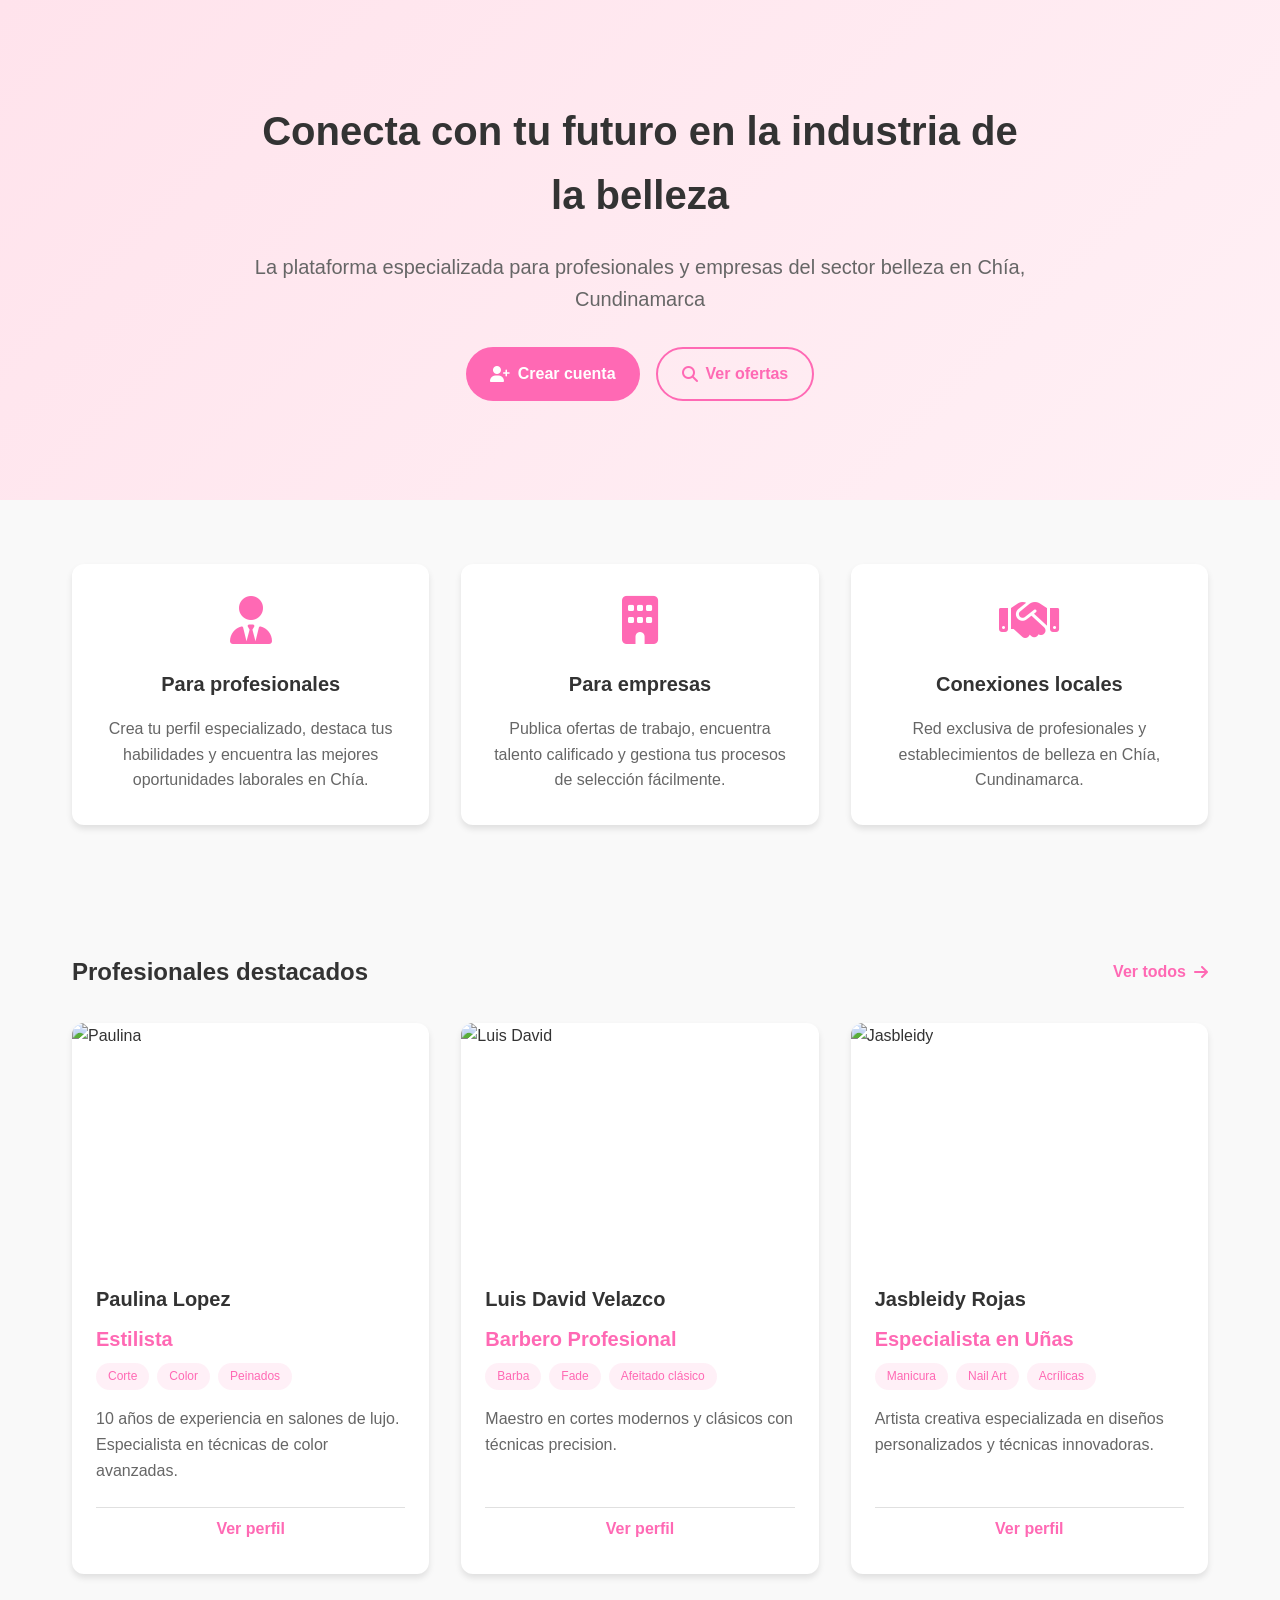
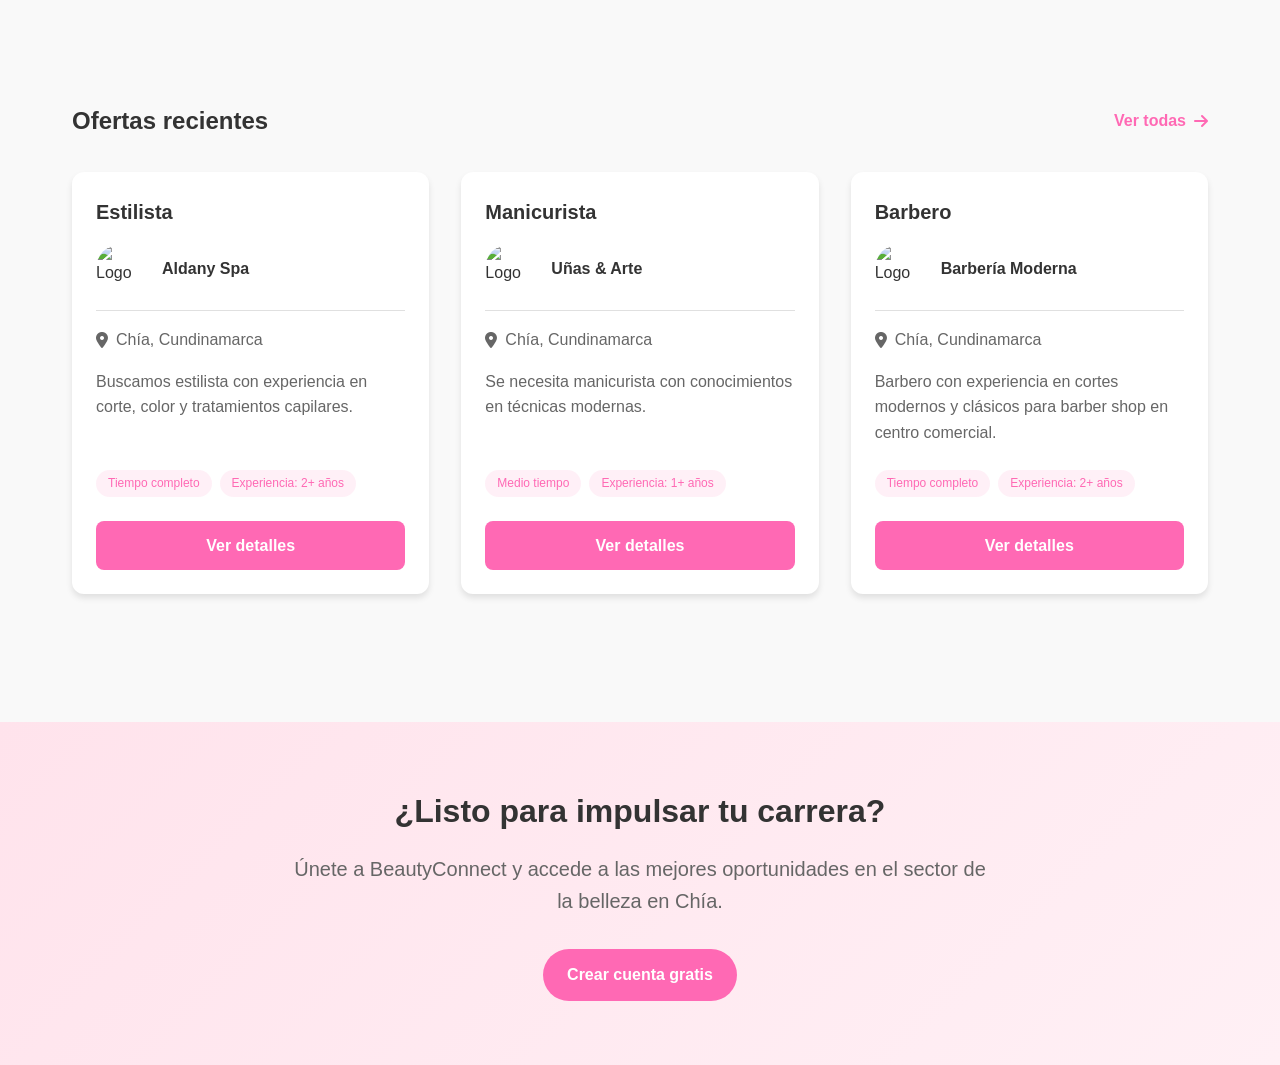
==== commit 1342f008: "Update index.html" ====
--- a/index.html
+++ b/index.html
@@ -8,30 +8,7 @@
     <link rel="stylesheet" href="https://cdnjs.cloudflare.com/ajax/libs/font-awesome/6.4.0/css/all.min.css">
 </head>
 <body>
-    <header>
-        <nav>
-            <div class="logo">BeautyConnect</div>
-            <ul class="nav-links">
-                <li><a href="index.html" class="active"><i class="fas fa-home"></i> Inicio</a></li>
-                <li><a href="ofertas.html"><i class="fas fa-briefcase"></i> Ofertas</a></li>
-                <li><a href="profesionales.html"><i class="fas fa-user-friends"></i> Profesionales</a></li>
-                <li class="login-item"><a href="login.html"><i class="fas fa-sign-in-alt"></i> Iniciar sesión</a></li>
-                <li class="user-menu" style="display: none;">
-                    <div class="user-avatar">
-                        <img src="https://via.placeholder.com/30" alt="Avatar" id="navAvatar">
-                        <span id="navUsername">Usuario</span>
-                    </div>
-                    <div class="dropdown-menu">
-                        <a href="#" id="profileLink"><i class="fas fa-user"></i> Mi Perfil</a>
-                        <a href="#" id="logoutBtn"><i class="fas fa-sign-out-alt"></i> Cerrar sesión</a>
-                    </div>
-                </li>
-            </ul>
-            <div class="menu-toggle">
-                <i class="fas fa-bars"></i>
-            </div>
-        </nav>
-    </header>
+    <div id="header-placeholder"></div>
 
     <section class="hero">
         <div class="hero-content">
@@ -86,7 +63,7 @@
             </div>
             <div class="profile-card">
                 <div class="profile-image">
-                    <img src="https://scontent.fbog10-1.fna.fbcdn.net/v/t39.30808-6/490857957_122155274786391332_9141454795782317304_n.jpg?_nc_cat=107&ccb=1-7&_nc_sid=aa7b47&_nc_ohc=Axf1tPu1C8YQ7kNvwFMO91G&_nc_oc=AdnvrCvb6lduh-ckO18QiRJr8jBDSSMHHv0kXic_GznIiQxNN6EAIQUEl9A8uVWgTi8&_nc_zt=23&_nc_ht=scontent.fbog10-1.fna&_nc_gid=XqAXljJoQfo8xLbVfEtQiA&oh=00_AfKzWZCubhYzu1gZGtJbsVLYvZdHLdXruIeWd5m9weHtig&oe=68245974" alt="Carlos Jiménez">
+                    <img src="https://scontent.fbog10-1.fna.fbcdn.net/v/t39.30808-6/490857957_122155274786391332_9141454795782317304_n.jpg?_nc_cat=107&ccb=1-7&_nc_sid=aa7b47&_nc_ohc=Axf1tPu1C8YQ7kNvwFMO91G&_nc_oc=AdnvrCvb6lduh-ckO18QiRJr8jBDSSMHHv0kXic_GznIiQxNN6EAIQUEl9A8uVWgTi8&_nc_zt=23&_nc_ht=scontent.fbog10-1.fna&_nc_gid=XqAXljJoQfo8xLbVfEtQiA&oh=00_AfKzWZCubhYzu1gZGtJbsVLYvZdHLdXruIeWd5m9weHtig&oe=68245974" alt="Luis David">
                 </div>
                 <div class="profile-info">
                     <h3>Luis David Velazco</h3>
@@ -128,7 +105,7 @@
             <div class="job-card">
                 <h3>Estilista</h3>
                 <div class="job-company">
-                    <img src="https://scontent.fbog11-1.fna.fbcdn.net/v/t39.30808-6/453047778_445213115158407_8755861624346383235_n.jpg?_nc_cat=106&ccb=1-7&_nc_sid=6ee11a&_nc_ohc=LRt4oMZi7dEQ7kNvwFQdmjm&_nc_oc=AdlRf2-F9clpNx8QgFyvetG4RUWP3edGO7vIeocY8b9Ovgmb4cybp2C0LkXOYPk7VWU&_nc_zt=23&_nc_ht=scontent.fbog11-1.fna&_nc_gid=miIxp7ZTIgVdZLG6SnEQRA&oh=00_AfLIpKoTCZz6WNUR_BH_iUIQ6qEEFhgLVFTDO7ydDRaoyg&oe=68246092" alt="Logo Empresa">
+                    <img src="https://scontent-bog2-2.xx.fbcdn.net/v/t39.30808-6/453047778_445213115158407_8755861624346383235_n.jpg?_nc_cat=106&ccb=1-7&_nc_sid=6ee11a&_nc_ohc=4_tSV7I5-OYQ7kNvwHSsMF5&_nc_oc=AdmDafPHnW7c689LpZeU079PDHjwR075Teoye7YnFZoE7m94Cpz4SUN2A7Wuw5jsipg&_nc_zt=23&_nc_ht=scontent-bog2-2.xx&_nc_gid=1ojgf4Y_iNuJZXSO776INQ&oh=00_AfdbXE3V1FIUxNn5VpYlyXcsmzRybjJxXcunOhurkJ5QUQ&oe=69083BD2" alt="Logo Empresa">
                     <span>Aldany Spa</span>
                 </div>
                 <p class="job-location"><i class="fas fa-map-marker-alt"></i> Chía, Cundinamarca</p>
@@ -178,35 +155,11 @@
         </div>
     </section>
 
-    <footer>
-        <div class="footer-content">
-            <div class="footer-logo">
-                <div class="logo">BeautyConnect</div>
-                <p>Conectando talento y oportunidades en el mundo de la belleza.</p>
-            </div>
-            <div class="footer-links">
-                <h4>Enlaces rápidos</h4>
-                <ul>
-                    <li><a href="index.html">Inicio</a></li>
-                    <li><a href="ofertas.html">Ofertas</a></li>
-                    <li><a href="profesionales.html">Profesionales</a></li>
-                    <li><a href="#">Sobre nosotros</a></li>
-                </ul>
-            </div>
-            <div class="footer-contact">
-                <h4>Contacto</h4>
-                <p><i class="fas fa-map-marker-alt"></i> Chía, Cundinamarca, Colombia</p>
-                <p><i class="fas fa-envelope"></i> info@beautyconnect.co</p>
-                <p><i class="fas fa-phone"></i> +57 300 123 4567</p>
-            </div>
-        </div>
-        <div class="footer-bottom">
-            <p>&copy; 2025 BeautyConnect. Todos los derechos reservados.</p>
-        </div>
-    </footer>
+    <div id="footer-placeholder"></div>
 
+    <script src="js/components.js"></script>
     <script src="js/main.js"></script>
     <script src="js/auth.js"></script>
+    <script src="js/app.js"></script>
 </body>
 </html>
-<script src="js/app.js"></script>
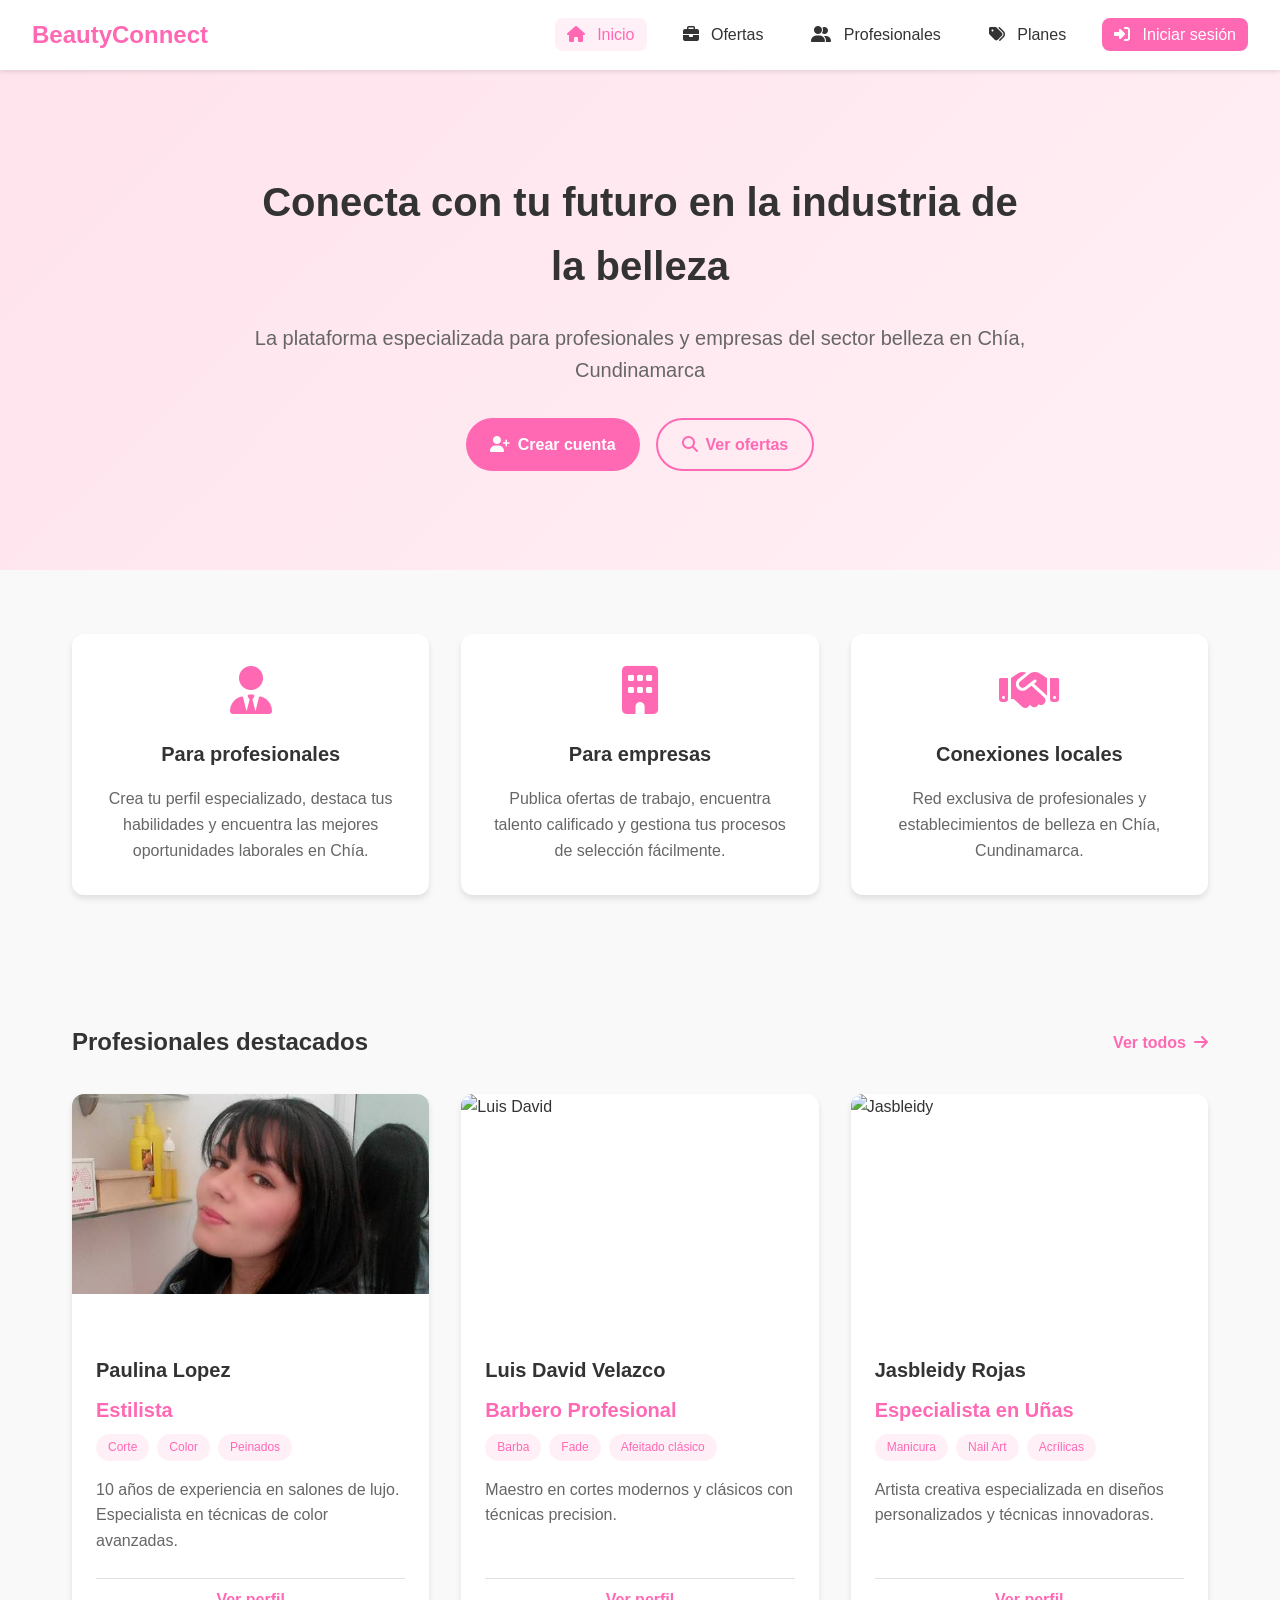
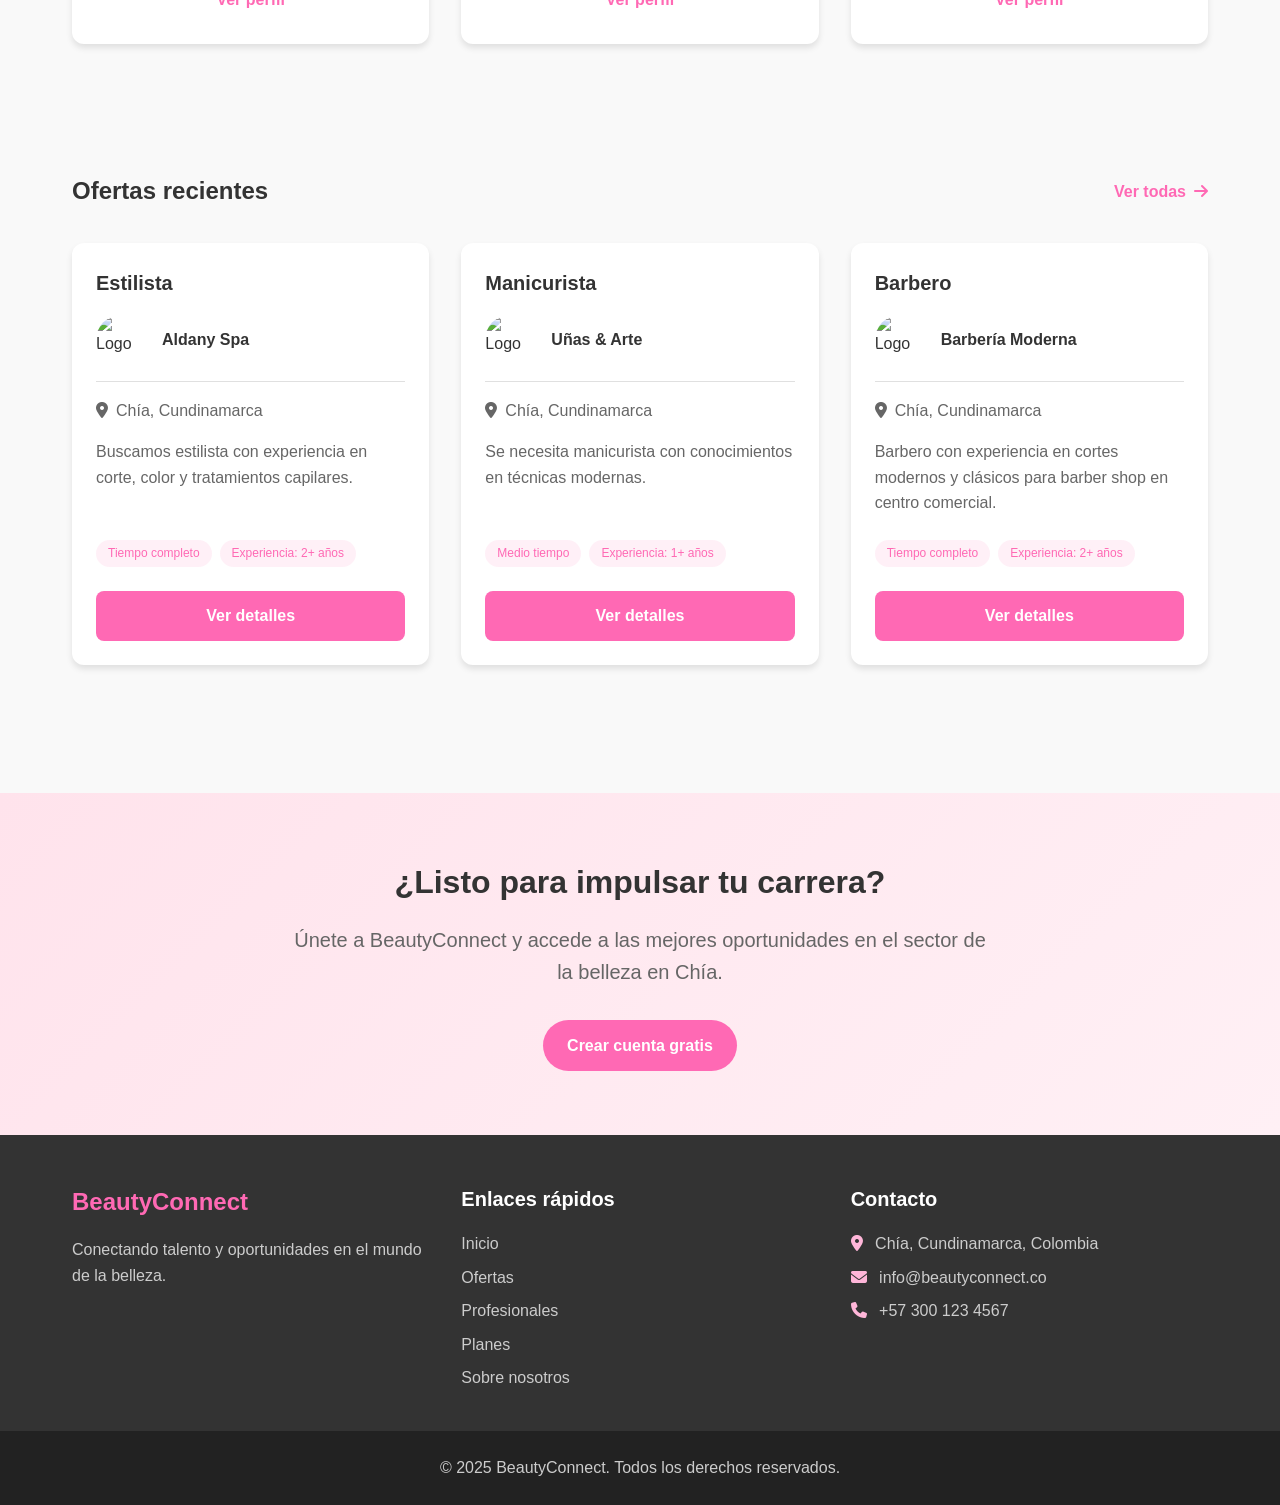
==== commit 76e8c8c1: "Update profile image source for Paulina" ====
--- a/index.html
+++ b/index.html
@@ -47,7 +47,7 @@
         <div class="professionals-grid">
             <div class="profile-card">
                 <div class="profile-image">
-                    <img src="https://scontent.fbog10-1.fna.fbcdn.net/v/t39.30808-6/465750763_10223125987372747_2103974041204247960_n.jpg?_nc_cat=109&ccb=1-7&_nc_sid=833d8c&_nc_ohc=DCy0v3cqi5wQ7kNvwH6PtXm&_nc_oc=AdleHefnEHhzb0YuXCnVY-PQuWkcdhnkDpjHEECrXVziI8urBRmHDQqoOx8i11rtAhw&_nc_zt=23&_nc_ht=scontent.fbog10-1.fna&_nc_gid=taLaeynTDm8Jw0a6BSkxOw&oh=00_AfJnh3lDsPD20LTnspSBQgnDqUE39M8T8nh1rnu6OAAfqw&oe=68246160" alt="Paulina">
+                    <img src="bimagenb/paulina.jpg" alt="Paulina">
                 </div>
                 <div class="profile-info">
                     <h3>Paulina Lopez</h3>
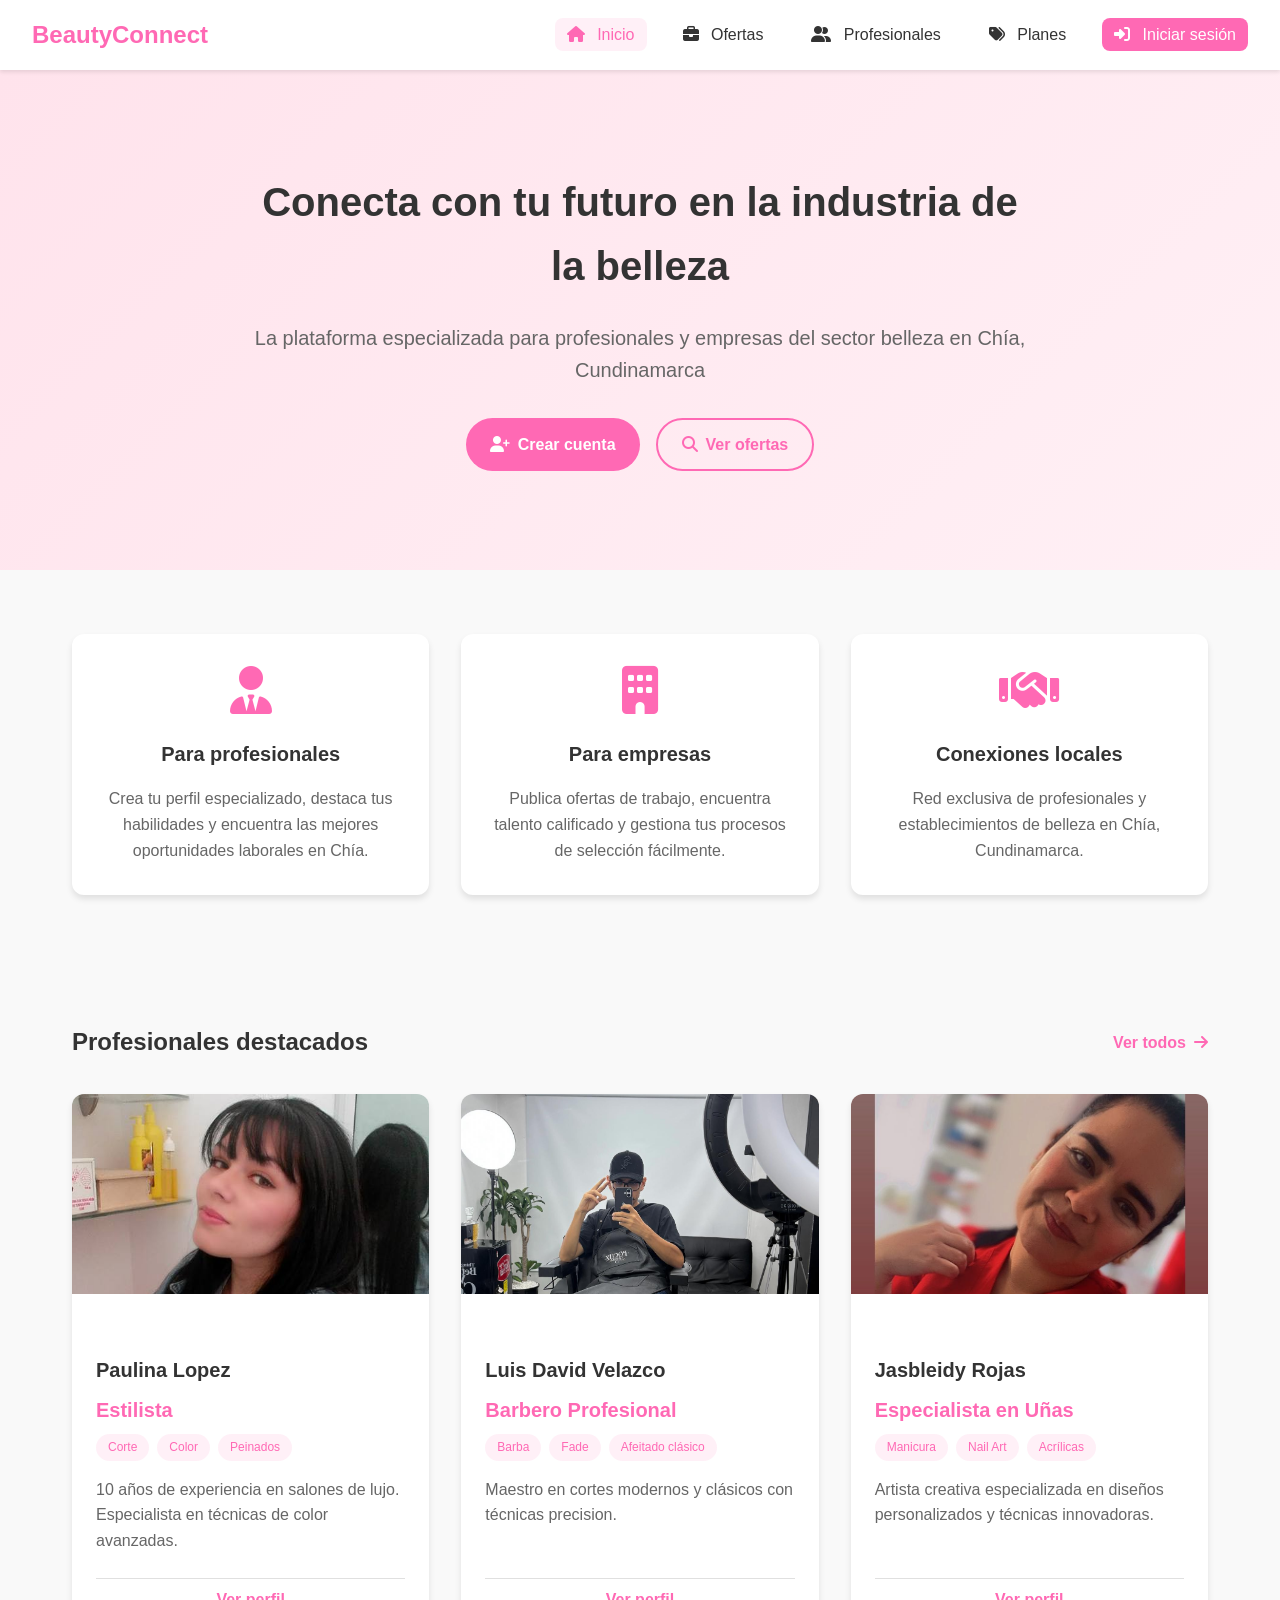
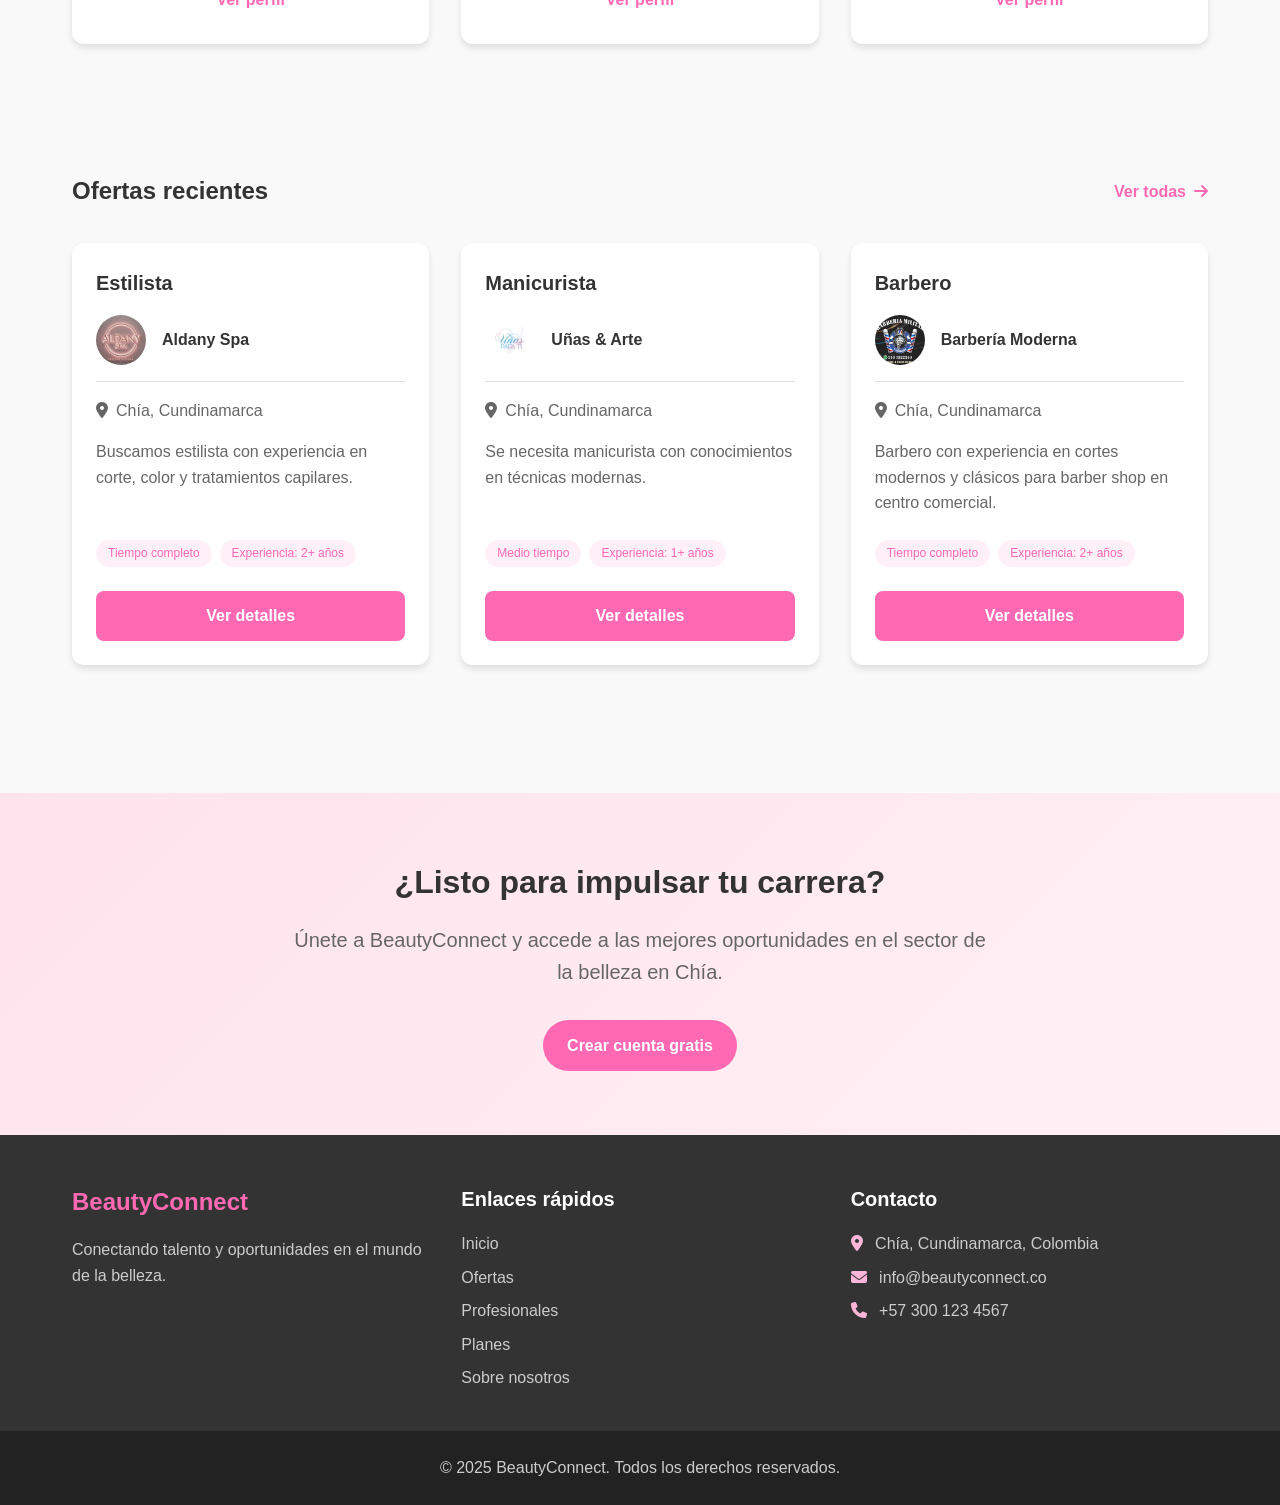
==== commit f472beba: "Replace image sources with local files" ====
--- a/index.html
+++ b/index.html
@@ -63,7 +63,7 @@
             </div>
             <div class="profile-card">
                 <div class="profile-image">
-                    <img src="https://scontent.fbog10-1.fna.fbcdn.net/v/t39.30808-6/490857957_122155274786391332_9141454795782317304_n.jpg?_nc_cat=107&ccb=1-7&_nc_sid=aa7b47&_nc_ohc=Axf1tPu1C8YQ7kNvwFMO91G&_nc_oc=AdnvrCvb6lduh-ckO18QiRJr8jBDSSMHHv0kXic_GznIiQxNN6EAIQUEl9A8uVWgTi8&_nc_zt=23&_nc_ht=scontent.fbog10-1.fna&_nc_gid=XqAXljJoQfo8xLbVfEtQiA&oh=00_AfKzWZCubhYzu1gZGtJbsVLYvZdHLdXruIeWd5m9weHtig&oe=68245974" alt="Luis David">
+                    <img src="bimagenb/barber.jpg" alt="Luis David">
                 </div>
                 <div class="profile-info">
                     <h3>Luis David Velazco</h3>
@@ -79,7 +79,7 @@
             </div>
             <div class="profile-card">
                 <div class="profile-image">
-                    <img src="https://scontent.fbog10-1.fna.fbcdn.net/v/t39.30808-6/466620666_8714026111996589_6454453428815112741_n.jpg?_nc_cat=101&ccb=1-7&_nc_sid=cc71e4&_nc_ohc=kazbTTyrunYQ7kNvwGA4fHo&_nc_oc=AdmSrviEg9Qx4sloGL11Hc8u3k2Srb_89fuyi8XT9NVmTDk1bsD9dzOw8ilEHSYXHi4&_nc_zt=23&_nc_ht=scontent.fbog10-1.fna&_nc_gid=27TQXk7sZnLvoRJZrM77Sg&oh=00_AfJ5ClW0mKm38pUV-YZnOJEYk_puhiGpZPwAZpMXpDvgrQ&oe=68245334" alt="Jasbleidy">
+                    <img src="bimagenb/jas.jpg" alt="Jasbleidy">
                 </div>
                 <div class="profile-info">
                     <h3>Jasbleidy Rojas</h3>
@@ -105,7 +105,7 @@
             <div class="job-card">
                 <h3>Estilista</h3>
                 <div class="job-company">
-                    <img src="https://scontent-bog2-2.xx.fbcdn.net/v/t39.30808-6/453047778_445213115158407_8755861624346383235_n.jpg?_nc_cat=106&ccb=1-7&_nc_sid=6ee11a&_nc_ohc=4_tSV7I5-OYQ7kNvwHSsMF5&_nc_oc=AdmDafPHnW7c689LpZeU079PDHjwR075Teoye7YnFZoE7m94Cpz4SUN2A7Wuw5jsipg&_nc_zt=23&_nc_ht=scontent-bog2-2.xx&_nc_gid=1ojgf4Y_iNuJZXSO776INQ&oh=00_AfdbXE3V1FIUxNn5VpYlyXcsmzRybjJxXcunOhurkJ5QUQ&oe=69083BD2" alt="Logo Empresa">
+                    <img src="bimagenb/aldany.jpg" alt="Logo Empresa">
                     <span>Aldany Spa</span>
                 </div>
                 <p class="job-location"><i class="fas fa-map-marker-alt"></i> Chía, Cundinamarca</p>
@@ -119,7 +119,7 @@
             <div class="job-card">
                 <h3>Manicurista</h3>
                 <div class="job-company">
-                    <img src="https://scontent.fbog10-1.fna.fbcdn.net/v/t39.30808-6/302977260_465144815622600_8069111026035194279_n.png?_nc_cat=100&ccb=1-7&_nc_sid=cc71e4&_nc_ohc=k8NKhy4tzUsQ7kNvwGcbhKN&_nc_oc=AdnR9inBcI_oCO2tr2dAjG5HcKj07JcLJqI_h5nBSfr60_huQzmqUV64mj-XgF_i-8c&_nc_zt=23&_nc_ht=scontent.fbog10-1.fna&_nc_gid=nTJklQ_LoGc5_mGhp4-chg&oh=00_AfJBLfm-KGZ4ukQyaJVZiGwR3wQbQosKEUNAy3LIiJhVkw&oe=68246F3B" alt="Logo Empresa">
+                    <img src="bimagenb/solouñas.jpg" alt="Logo Empresa">
                     <span>Uñas & Arte</span>
                 </div>
                 <p class="job-location"><i class="fas fa-map-marker-alt"></i> Chía, Cundinamarca</p>
@@ -133,7 +133,7 @@
             <div class="job-card">
                 <h3>Barbero</h3>
                 <div class="job-company">
-                    <img src="https://scontent.fbog10-1.fna.fbcdn.net/v/t39.30808-6/302699211_216409117377061_8717311103542749046_n.jpg?_nc_cat=100&ccb=1-7&_nc_sid=6ee11a&_nc_ohc=Rk0ys9hfCFIQ7kNvwG6aE1P&_nc_oc=Adm9KXEYtKL7T6EoiABf_1Mm1B75bMcGqNWNK3zXVQ5a1ywwtr0kboEt8ksJSt5t0Gw&_nc_zt=23&_nc_ht=scontent.fbog10-1.fna&_nc_gid=sXeYt-LDYvn-GfnPzZXJ_g&oh=00_AfL19NBkBkLIY_oBFu-6bjSyVaxjkx2PnLtfzkXjqZ9njg&oe=682484E9" alt="Logo Empresa">
+                    <img src="bimagenb/baerberia.jpg" alt="Logo Empresa">
                     <span>Barbería Moderna</span>
                 </div>
                 <p class="job-location"><i class="fas fa-map-marker-alt"></i> Chía, Cundinamarca</p>
